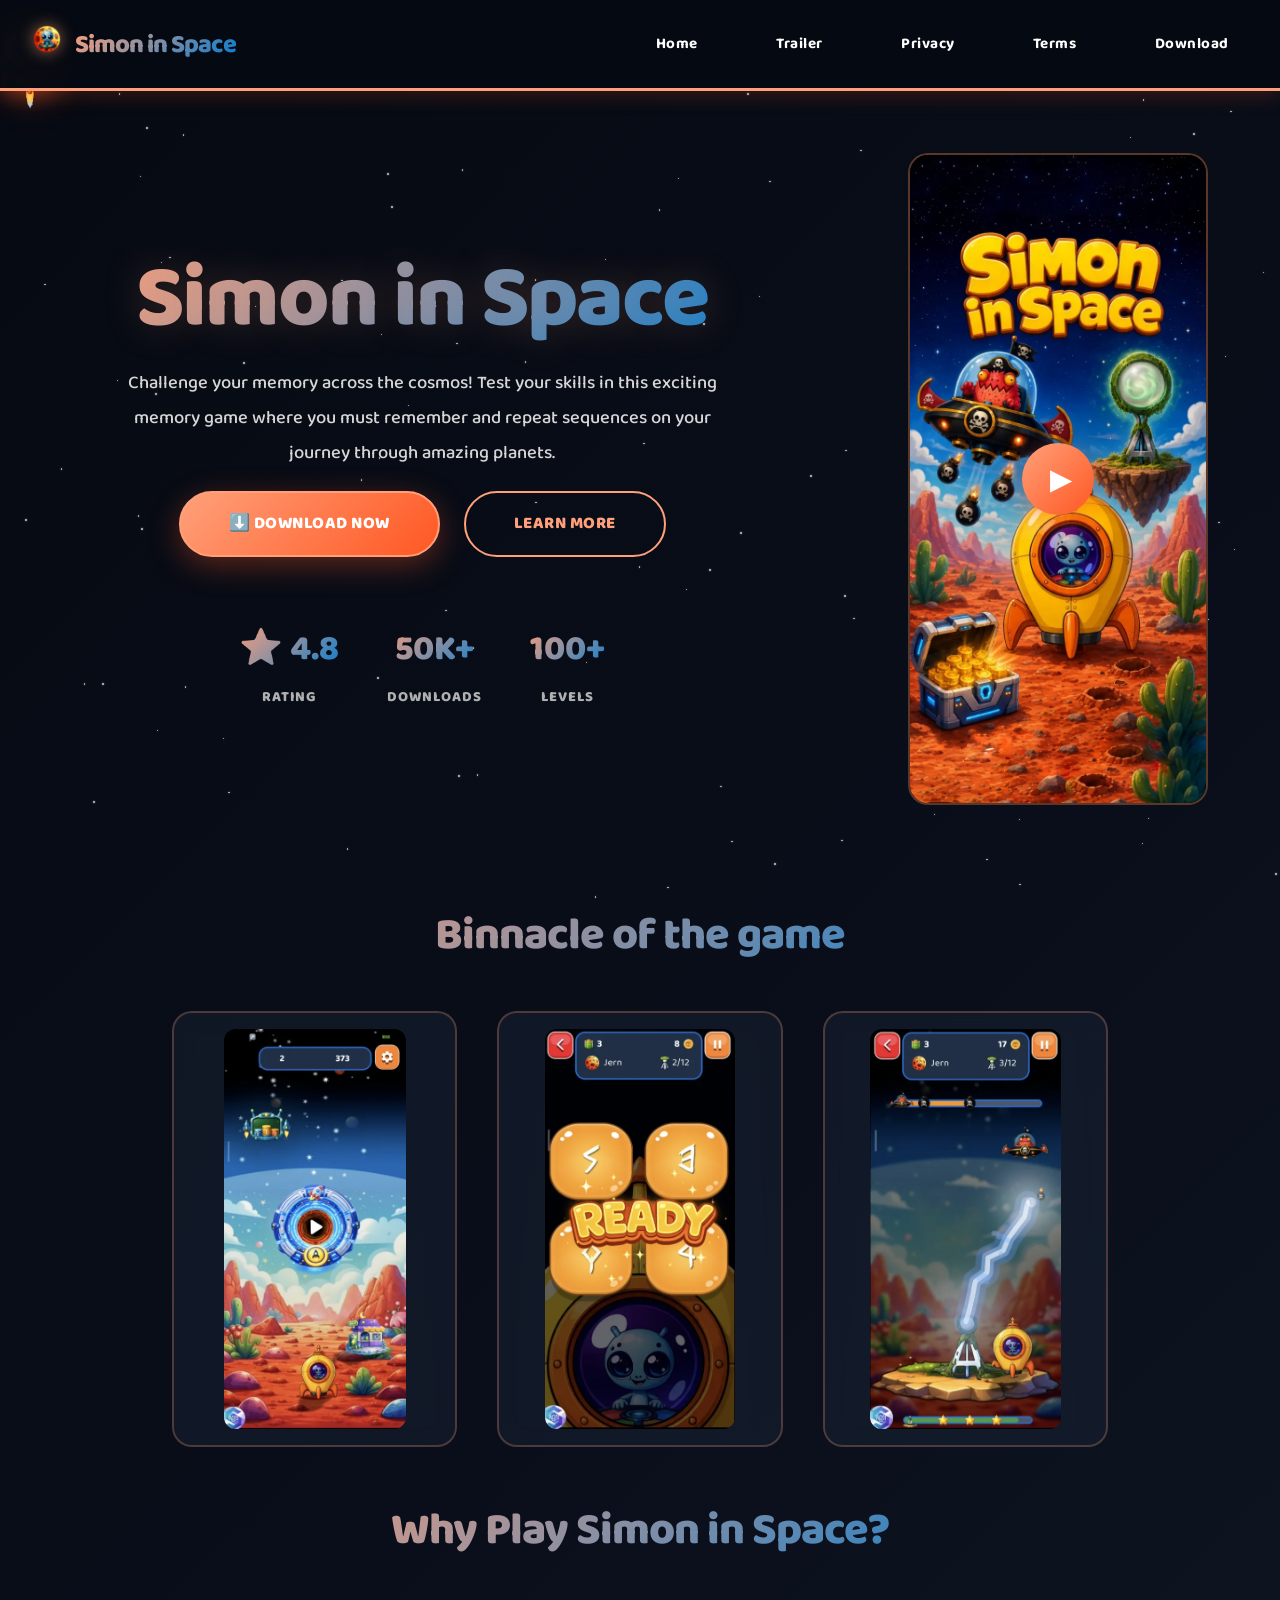
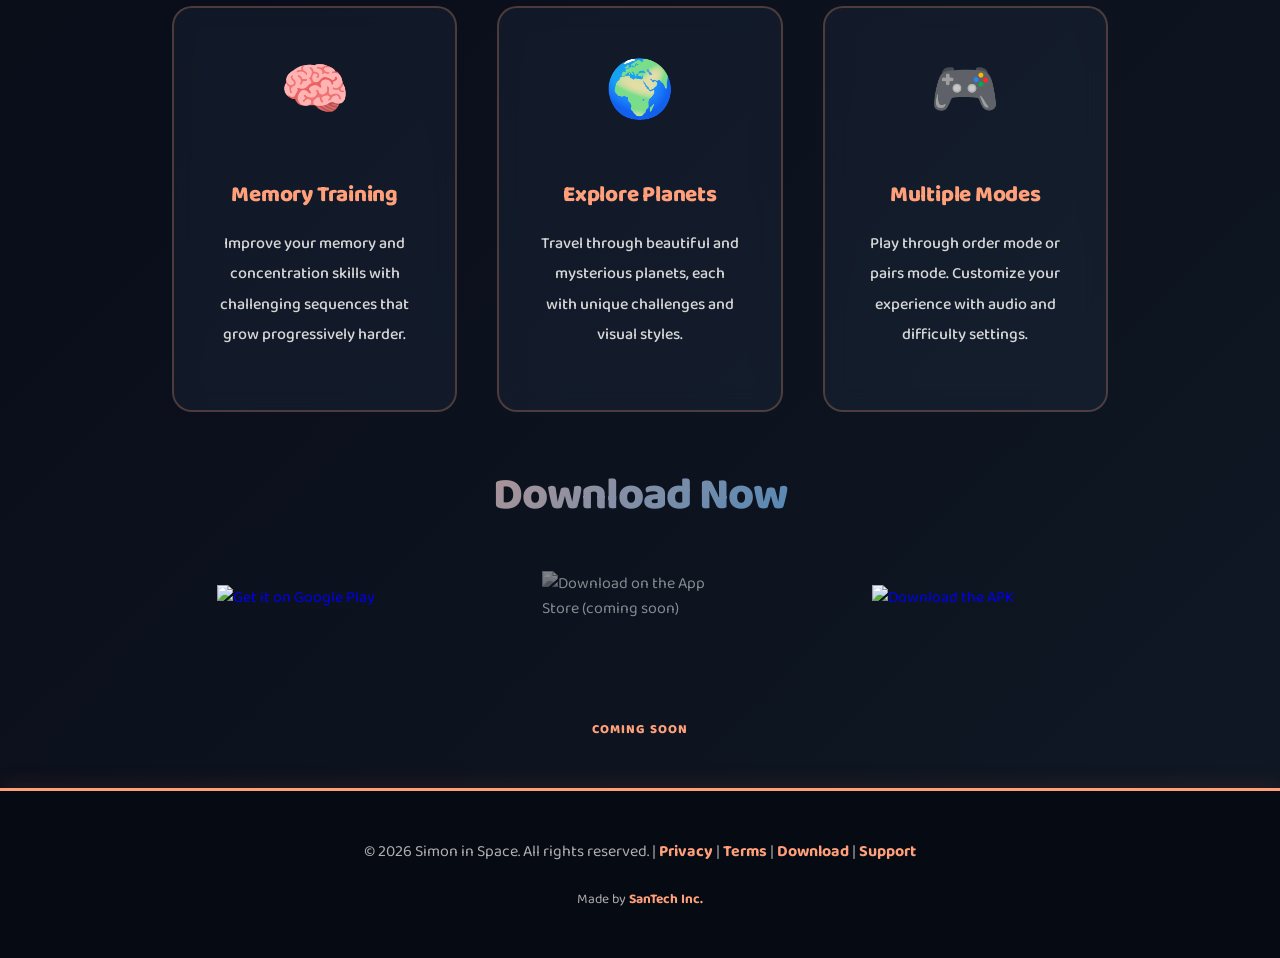
==== index.html @ 74992d28 "Enable direct APK download badge Points to the current F-Droid release build. A GitHub Action in the" ====
<!DOCTYPE html>
<html lang="en">

<head>
    <meta charset="UTF-8">
    <meta name="viewport" content="width=device-width, initial-scale=1.0">

    <title>Simon in Space — Space Memory Game for Android</title>
    <meta name="description"
        content="Simon in Space is a free space-themed memory game. Repeat growing light-and-sound sequences across colorful planets, with order and pairs modes. Play now on Android.">

    <!-- TODO: replace with the final production domain when it is decided -->
    <link rel="canonical" href="https://simon-in-space-game.github.io/">
    <meta name="theme-color" content="#060A12">

    <!-- Icons -->
    <link rel="icon" type="image/png" sizes="32x32" href="images/favicon-32.png">
    <link rel="apple-touch-icon" href="images/apple-touch-icon.png">
    <link rel="manifest" href="manifest.json">

    <!-- Open Graph / Twitter -->
    <meta property="og:type" content="website">
    <meta property="og:site_name" content="Simon in Space">
    <meta property="og:title" content="Simon in Space — Space Memory Game for Android">
    <meta property="og:description"
        content="Repeat growing light-and-sound sequences across colorful planets. Free memory game for Android, with order and pairs modes.">
    <meta property="og:url" content="https://simon-in-space-game.github.io/">
    <meta property="og:image" content="https://simon-in-space-game.github.io/images/og-image.jpg">
    <meta property="og:image:width" content="1200">
    <meta property="og:image:height" content="630">
    <meta name="twitter:card" content="summary_large_image">
    <meta name="twitter:title" content="Simon in Space — Space Memory Game for Android">
    <meta name="twitter:description"
        content="Repeat growing light-and-sound sequences across colorful planets. Free memory game for Android.">
    <meta name="twitter:image" content="https://simon-in-space-game.github.io/images/og-image.jpg">

    <!-- Fonts -->
    <link rel="preconnect" href="https://fonts.googleapis.com">
    <link rel="preconnect" href="https://fonts.gstatic.com" crossorigin>
    <link rel="stylesheet"
        href="https://fonts.googleapis.com/css2?family=Baloo+2:wght@400;600;700;800;900&amp;display=swap">

    <link rel="stylesheet" href="style.css">

    <script type="application/ld+json">
    {
      "@context": "https://schema.org",
      "@type": "SoftwareApplication",
      "name": "Simon in Space",
      "operatingSystem": "Android",
      "applicationCategory": "GameApplication",
      "description": "A space-themed Simon memory game. Repeat growing light-and-sound sequences across colorful planets, with order and pairs modes.",
      "url": "https://simon-in-space-game.github.io/",
      "image": "https://simon-in-space-game.github.io/images/og-image.jpg",
      "installUrl": "https://play.google.com/store/apps/details?id=com.santech.simon_in_space",
      "offers": {
        "@type": "Offer",
        "price": "0",
        "priceCurrency": "USD"
      },
      "author": {
        "@type": "Organization",
        "name": "SanTech Inc.",
        "url": "https://santech-inc.github.io/"
      }
    }
    </script>
</head>

<body>
    <!-- Stars Background -->
    <div class="stars" id="stars"></div>

    <!-- Flying Rocket -->
    <div class="rocket">
        <img src="images/landing.webp" alt="" width="159" height="260" onerror="this.style.display='none'">
    </div>

    <!-- Flying Plate -->
    <div class="plate">
        <img src="images/pirate.webp" alt="" width="250" height="211" onerror="this.style.display='none'">
    </div>

    <!-- Orbiting Planets Container -->
    <div class="planets-container" aria-hidden="true">
        <div class="planet-orbit orbit-1">
            <div class="planet-item item-1">
                <img src="images/item1.svg" alt="" onerror="this.style.display='none'">
            </div>
        </div>
        <div class="planet-orbit orbit-2">
            <div class="planet-item item-2">
                <img src="images/item2.svg" alt="" onerror="this.style.display='none'">
            </div>
        </div>
        <div class="planet-orbit orbit-3">
            <div class="planet-item item-3">
                <img src="images/item3.svg" alt="" onerror="this.style.display='none'">
            </div>
        </div>
    </div>

    <!-- Navigation -->
    <nav>
        <div class="logo">
            <span class="logo-icon"><img src="images/favicon-32.png" alt="" width="30" height="30"></span>
            <span class="logo-text">Simon in Space</span>
        </div>
        <button class="menu-toggle" id="menuToggle" aria-label="Open menu" aria-expanded="false"
            aria-controls="navLinks" onclick="toggleMenu()">☰</button>
        <ul class="nav-links" id="navLinks">
            <li><a href="#home" onclick="showSection('home')">Home</a></li>
            <li><a href="#video" onclick="showSection('video')">Trailer</a></li>
            <li><a href="#privacy" onclick="showSection('privacy')">Privacy</a></li>
            <li><a href="#terms" onclick="showSection('terms')">Terms</a></li>
            <li><a href="#download" onclick="showSection('download')">Download</a></li>
        </ul>
    </nav>

    <!-- Hero + Trailer row (side by side on desktop, stacked on mobile) -->
    <div class="hero-row">

    <!-- Hero Section -->
    <section class="hero content-section active" id="home-section">
        <div class="hero-content">
            <h1>Simon in Space</h1>
            <p>Challenge your memory across the cosmos! Test your skills in this exciting memory game where you must
                remember and repeat sequences on your journey through amazing planets.</p>

            <div class="cta-buttons">
                <button class="btn btn-primary" onclick="downloadApp()">⬇️ Download Now</button>
                <button class="btn btn-secondary" onclick="learnMore()">Learn More</button>
            </div>

            <div class="stats-container">
                <div class="stat">
                    <div class="stat-number">⭐ 4.8</div>
                    <div class="stat-label">RATING</div>
                </div>
                <div class="stat">
                    <div class="stat-number">50K+</div>
                    <div class="stat-label">DOWNLOADS</div>
                </div>
                <div class="stat">
                    <div class="stat-number">100+</div>
                    <div class="stat-label">LEVELS</div>
                </div>
            </div>
        </div>
    </section>

    <!-- Trailer Section -->
    <section class="features content-section" id="video-section">
        <h2>Watch the Trailer</h2>
        <div class="video-wrap">
            <button type="button" class="video-facade" id="videoFacade"
                data-video="-rY9uKEhSjA" aria-label="Play the Simon in Space trailer">
                <img src="images/video-thumb.webp" alt="Simon in Space trailer" width="640" height="1392"
                    loading="lazy">
                <span class="video-play" aria-hidden="true">▶</span>
            </button>
        </div>
    </section>

    </div><!-- /.hero-row -->

    <!-- Screenshots Section -->
    <section class="features content-section" id="binnacle-section">
        <h2>Binnacle of the game</h2>
        <div class="features-grid">
            <div class="cap-card">
                <img src="images/cap1.webp" alt="Simon in Space gameplay: repeating a light sequence on a planet"
                    width="410" height="900" loading="lazy">
            </div>
            <div class="cap-card">
                <img src="images/cap2.webp" alt="Simon in Space level select screen with planets to explore"
                    width="427" height="900" loading="lazy">
            </div>
            <div class="cap-card">
                <img src="images/cap3.webp" alt="Simon in Space pairs mode with matching symbols"
                    width="429" height="900" loading="lazy">
            </div>
        </div>
    </section>

    <!-- Features Section -->
    <section class="features content-section" id="features-section">
        <h2>Why Play Simon in Space?</h2>
        <div class="features-grid">
            <div class="feature-card">
                <div class="feature-icon" aria-hidden="true">🧠</div>
                <h3>Memory Training</h3>
                <p>Improve your memory and concentration skills with challenging sequences that grow progressively
                    harder.</p>
            </div>
            <div class="feature-card">
                <div class="feature-icon" aria-hidden="true">🌍</div>
                <h3>Explore Planets</h3>
                <p>Travel through beautiful and mysterious planets, each with unique challenges and visual styles.</p>
            </div>
            <div class="feature-card">
                <div class="feature-icon" aria-hidden="true">🎮</div>
                <h3>Multiple Modes</h3>
                <p>Play through order mode or pairs mode. Customize your experience with audio and difficulty settings.
                </p>
            </div>
        </div>
    </section>

    <!-- Download Section -->
    <section class="features content-section" id="download-section">
        <h2>Download Now</h2>
        <div class="features-grid store-badges">
            <a href="https://play.google.com/store/apps/details?id=com.santech.simon_in_space" target="_blank"
                rel="noopener" class="store-badge">
                <img src="images/google.svg" alt="Get it on Google Play" width="196" height="140" loading="lazy">
            </a>
            <span class="store-badge is-disabled" role="link" aria-disabled="true" title="Coming soon to the App Store">
                <img src="images/apple.svg" alt="Download on the App Store (coming soon)" width="196" height="140"
                    loading="lazy">
                <span class="badge-note">Coming soon</span>
            </span>
            <!-- apk-download-badge:start -->
            <a href="https://github.com/santech-inc/repo/releases/download/fdroid-repo/com.santech.simon_in_space_51.apk"
                class="store-badge" title="Download the APK directly">
                <img src="images/apk.svg" alt="Download the APK" width="187" height="140" loading="lazy">
            </a>
            <!-- apk-download-badge:end -->
        </div>
    </section>

    <!-- Privacy Policy -->
    <section class="content-section" id="privacy-section">
        <h2>Privacy Policy</h2>

        <h3>1. Introduction</h3>
        <p>Simon in Space ("we," "us," "our," or "Company") respects the privacy of our users ("User" or "you"). This
            Privacy Policy explains how we collect, use, disclose, and otherwise process personal information in
            connection with our mobile applications and online services.</p>

        <h3>2. Information We Collect</h3>
        <p>We collect the following types of information:</p>
        <ul>
            <li><strong>Account Information:</strong> Username, nickname, and optional profile information</li>
            <li><strong>Game Data:</strong> Game progress, scores, achievements, and level completion status</li>
            <li><strong>Device Information:</strong> Device type, operating system, unique device identifiers, and
                mobile network information</li>
            <li><strong>Usage Data:</strong> How you interact with the app, features used, and duration of play</li>
            <li><strong>Location Data:</strong> General location information (country/region) for analytics purposes
                only</li>
            <li><strong>Crash Data:</strong> Information about app crashes and technical errors</li>
        </ul>

        <h3>3. How We Use Your Information</h3>
        <p>We use collected information for the following purposes:</p>
        <ul>
            <li>Providing and maintaining our services</li>
            <li>Creating and managing user accounts</li>
            <li>Improving and personalizing your experience</li>
            <li>Analyzing usage patterns and app performance</li>
            <li>Sending important updates and notifications about the game</li>
            <li>Detecting and preventing fraud or technical issues</li>
            <li>Complying with legal obligations</li>
        </ul>

        <h3>4. Data Security</h3>
        <p>We implement appropriate technical and organizational measures to protect your personal information against
            unauthorized access, alteration, disclosure, or destruction. However, no method of transmission over the
            Internet or electronic storage is 100% secure.</p>

        <h3>5. Third-Party Services</h3>
        <p>We may use third-party services for analytics, crash reporting, and advertising. These services may collect
            information in accordance with their own privacy policies.</p>

        <h3>6. Contact Us</h3>
        <!-- TODO: confirm the final contact address before publishing -->
        <p>If you have questions about this Privacy Policy, please contact us at:
            <strong>privacy@simioninspace.com</strong></p>

        <p class="last-updated"><em>Last Updated: September 2026</em></p>
    </section>

    <!-- Terms of Use -->
    <section class="content-section" id="terms-section">
        <h2>Terms of Use</h2>

        <h3>1. Acceptance of Terms</h3>
        <p>By downloading, installing, or using Simon in Space, you agree to be bound by these Terms of Use. If you do
            not agree with any part of these terms, you may not use our services.</p>

        <h3>2. License Grant</h3>
        <p>We grant you a limited, non-exclusive, non-transferable, revocable license to use Simon in Space for your
            personal, non-commercial purposes. You may not copy, modify, or distribute the app or its content.</p>

        <h3>3. User Conduct</h3>
        <p>You agree not to engage in any illegal or harmful activities, harass other users, or attempt to gain
            unauthorized access to the app or its systems.</p>

        <h3>4. In-App Purchases</h3>
        <p>Simon in Space may offer optional in-app purchases. All purchases are non-refundable unless otherwise
            required by law. By making a purchase, you authorize us to charge your payment method.</p>

        <h3>5. Intellectual Property Rights</h3>
        <p>All content in Simon in Space, including graphics, sounds, music, text, and code, is protected by copyright
            and other intellectual property laws. All rights are reserved.</p>

        <h3>6. Limitation of Liability</h3>
        <p>TO THE MAXIMUM EXTENT PERMITTED BY LAW, SIMON IN SPACE AND ITS DEVELOPERS SHALL NOT BE LIABLE FOR ANY
            INDIRECT, INCIDENTAL, SPECIAL, CONSEQUENTIAL, OR PUNITIVE DAMAGES.</p>

        <h3>7. Disclaimer of Warranties</h3>
        <p>SIMON IN SPACE IS PROVIDED "AS IS" WITHOUT WARRANTY OF ANY KIND, EXPRESS OR IMPLIED.</p>

        <h3>8. Contact Information</h3>
        <!-- TODO: confirm the final contact address before publishing -->
        <p>If you have questions about these Terms of Use, please contact us at:
            <strong>support@simioninspace.com</strong></p>

        <p class="last-updated"><em>Last Updated: September 2026</em></p>
    </section>

    <!-- Footer -->
    <footer>
        <p>&copy; <span id="year">2026</span> Simon in Space. All rights reserved. |
            <a href="#privacy" onclick="showSection('privacy')">Privacy</a> |
            <a href="#terms" onclick="showSection('terms')">Terms</a> |
            <a href="#download" onclick="showSection('download')">Download</a> |
            <!-- TODO: confirm the final contact address before publishing -->
            <a href="mailto:support@simioninspace.com">Support</a>
        </p>
        <p class="footer-credit">Made by
            <a href="https://santech-inc.github.io/" target="_blank" rel="noopener">SanTech Inc.</a>
        </p>
    </footer>

    <script src="scripts.js"></script>
</body>

</html>
---- style.css ----
/* Baloo 2 is loaded via <link> in index.html <head> for non-blocking delivery. */

* {
    margin: 0;
    padding: 0;
    box-sizing: border-box;
}

:root {
    --primary: #FFA07A;
    --primary-dark: #FF5722;
    --secondary: #293B50;
    --accent-blue: #027CD2;
    --dark-bg: #060A12;
    --brown: #85540E;
    --brownDark: #503108;
    --font: 'Baloo 2', 'BalooBhai', 'Segoe UI', -apple-system, BlinkMacSystemFont, sans-serif;
}

h1,
h2,
h3 {
    font-family: var(--font);
    letter-spacing: -0.02em;
}

body {
    font-family: var(--font);
    background: linear-gradient(135deg, var(--dark-bg) 0%, #0a0e1a 50%, #0f1925 100%);
    color: white;
    overflow-x: hidden;
    min-height: 100vh;
    position: relative;
}

/* Navigation */
nav {
    position: fixed;
    top: 0;
    width: 100%;
    background: rgba(6, 10, 18, 0.97);
    backdrop-filter: blur(15px);
    padding: 1rem 2rem;
    display: flex;
    justify-content: space-between;
    align-items: center;
    z-index: 1000;
    border-bottom: 3px solid var(--primary);
    box-shadow: 0 4px 20px rgba(255, 87, 34, 0.2);
}

.logo {
    font-size: 1.6rem;
    font-weight: 900;
    color: var(--primary);
    display: flex;
    align-items: center;
    gap: 0.8rem;
    letter-spacing: -1px;
}

.logo-text {
    background: linear-gradient(135deg, var(--primary), var(--accent-blue));
    -webkit-background-clip: text;
    -webkit-text-fill-color: transparent;
    background-clip: text;
}

.logo-icon {
    font-size: 2.2rem;
    animation: float 3s ease-in-out infinite;
    filter: drop-shadow(0 0 8px rgba(255, 160, 122, 0.6));
}

@keyframes float {

    0%,
    100% {
        transform: translateY(0px) rotate(0deg);
    }

    50% {
        transform: translateY(-8px) rotate(5deg);
    }
}

.nav-links {
    display: flex;
    gap: 2.5rem;
    list-style: none;
    align-items: center;
}

.nav-links li {
    display: flex;
}

.nav-links a {
    display: block;
    color: white;
    text-decoration: none;
    font-weight: 700;
    transition: all 0.3s cubic-bezier(0.4, 0, 0.2, 1);
    cursor: pointer;
    padding: 0.6rem 1.2rem;
    border-radius: 8px;
    font-size: 0.95rem;
    letter-spacing: 0.5px;
}

.nav-links a:hover {
    color: var(--primary);
    background: rgba(255, 160, 122, 0.15);
    transform: translateY(-2px);
}

/* Stars Background */
.stars {
    position: fixed;
    width: 100%;
    height: 100%;
    top: 0;
    left: 0;
    pointer-events: none;
}

.star {
    position: absolute;
    width: 1.5px;
    height: 1.5px;
    background: white;
    border-radius: 50%;
    opacity: 0.7;
    box-shadow: 0 0 2px rgba(255, 255, 255, 0.8);
}

.star.twinkle {
    animation: twinkle 3s infinite;
}

@keyframes twinkle {

    0%,
    100% {
        opacity: 0.7;
    }

    50% {
        opacity: 0.2;
    }
}

/* Flying Rocket */
.rocket {
    position: fixed;
    width: 60px;
    height: 120px;
    pointer-events: none;
    z-index: 15;
    animation: fly-rocket 8s linear infinite;
}

/* Flying Plate */
.plate {
    position: fixed;
    width: 60px;
    height: 120px;
    pointer-events: none;
    z-index: 15;
    animation: fly-plate 8s linear infinite;
}

@keyframes fly-rocket {
    0% {
        left: -80px;
        top: 15%;
        transform: rotateZ(45deg);
    }

    15% {
        left: 30%;
        top: 20%;
    }

    35% {
        left: 50%;
        top: 55%;
        transform: rotateZ(0deg);
    }

    45% {
        left: 50%;
        top: 75%;
        transform: rotateZ(0deg);
    }

    55% {
        left: 50%;
        top: 70%;
        transform: rotateZ(0deg);
    }

    65% {
        left: 50%;
        top: 25%;
        transform: rotateZ(35deg);
    }

    75% {
        top: 20%;
        transform: rotateZ(45deg);
    }

    100% {
        left: 110%;
        top: 15%;
        transform: rotateZ(90deg);
    }
}



@keyframes fly-plate {
    20% {
        left: 110%;
        top: 45%;
        transform: rotateZ(20deg);
    }

    40% {
        left: 70%;
        top: 45%;
        transform: rotateZ(20deg);
    }

    60% {
        left: -80%;
        top: 85%;
    }
}

.rocket img,
.plate img {
    width: 100%;
    height: 100%;
    object-fit: contain;
    filter: drop-shadow(0 0 15px rgba(255, 87, 34, 0.6));
}

/* Orbiting Planets Container */
.planets-container {
    position: fixed;
    width: 100%;
    height: 100%;
    top: 0;
    left: 0;
    pointer-events: none;
}

.planet-orbit {
    position: absolute;
    border-radius: 50%;
}

.planet-item {
    position: absolute;
    width: 100%;
    height: 100%;
    border-radius: 50%;
    display: flex;
    align-items: center;
    justify-content: center;
    animation: rotate-item linear infinite;
    filter: drop-shadow(0 0 12px rgba(255, 87, 34, 0.5));
}

.planet-item img {
    width: 85%;
    height: 85%;
    object-fit: contain;
    filter: drop-shadow(0 0 8px rgba(0, 0, 0, 0.6));
}

/* Planeta 1 - Órbita superior izquierda */
.orbit-1 {
    width: 300px;
    height: 300px;
    top: 10%;
    left: 5%;
}

.planet-item.item-1 {
    animation-duration: 20s;
}

/* Planeta 2 - Órbita inferior derecha */
.orbit-2 {
    width: 350px;
    height: 350px;
    bottom: 10%;
    right: 8%;
}

.planet-item.item-2 {
    animation-duration: 28s;
    animation-direction: reverse;
}

/* Planeta 3 - Órbita central */
.orbit-3 {
    width: 250px;
    height: 250px;
    top: 45%;
    right: 10%;
}

.planet-item.item-3 {
    animation-duration: 25s;
}

@keyframes rotate-item {
    0% {
        transform: rotate(0deg) translateX(var(--radius)) rotate(0deg);
    }

    100% {
        transform: rotate(360deg) translateX(var(--radius)) rotate(-360deg);
    }
}

.orbit-1 .planet-item {
    --radius: 150px;
}

.orbit-2 .planet-item {
    --radius: 175px;
}

.orbit-3 .planet-item {
    --radius: 125px;
}

/* Hero Section */
.hero {
    min-height: 100vh;
    display: flex;
    align-items: center;
    justify-content: center;
    position: relative;
    padding-top: 80px;
    overflow: hidden;
    z-index: 20;
}

.hero-content {
    text-align: center;
    animation: slideInDown 0.8s cubic-bezier(0.34, 1.56, 0.64, 1);
    max-width: 700px;
    padding: 100px 2rem 2rem 2rem;
}

@keyframes slideInDown {
    from {
        opacity: 0;
        transform: translateY(-40px);
    }

    to {
        opacity: 1;
        transform: translateY(0);
    }
}

.hero h1 {
    font-size: clamp(2.5rem, 8vw, 5.5rem);
    font-weight: 900;
    margin-bottom: 1rem;
    line-height: 1.15;
    color: var(--primary);
    background: linear-gradient(135deg, var(--primary) 0%, var(--accent-blue) 100%);
    -webkit-background-clip: text;
    -webkit-text-fill-color: transparent;
    background-clip: text;
    text-shadow: 0 0 40px rgba(255, 160, 122, 0.2);
    letter-spacing: -2px;
}

.hero p {
    font-size: 1.15rem;
    margin-bottom: 2.5rem;
    color: #d0d0d0;
    max-width: 600px;
    margin-left: auto;
    margin-right: auto;
    line-height: 1.7;
    font-weight: 500;
}

.cta-buttons {
    display: flex;
    gap: 1.5rem;
    justify-content: center;
    flex-wrap: wrap;
    margin-bottom: 4rem;
}

.btn {
    padding: 1.1rem 3rem;
    font-size: 1.05rem;
    font-weight: 800;
    border: none;
    border-radius: 60px;
    cursor: pointer;
    transition: all 0.35s cubic-bezier(0.4, 0, 0.2, 1);
    font-family: var(--font);
    position: relative;
    overflow: hidden;
    letter-spacing: 0.5px;
    text-transform: uppercase;
}

.btn::before {
    content: '';
    position: absolute;
    top: 0;
    left: -100%;
    width: 100%;
    height: 100%;
    background: rgba(255, 255, 255, 0.1);
    transition: left 0.35s ease;
    z-index: -1;
}

.btn:hover::before {
    left: 100%;
}

.btn-primary {
    background: linear-gradient(135deg, var(--primary), var(--primary-dark));
    color: white;
    box-shadow: 0 8px 30px rgba(255, 87, 34, 0.35);
    border: 2px solid var(--primary);
}

.btn-primary:hover {
    transform: translateY(-4px);
    box-shadow: 0 12px 45px rgba(255, 87, 34, 0.5);
}

.btn-primary:active {
    transform: translateY(-2px);
}

.btn-secondary {
    background: transparent;
    color: var(--primary);
    border: 2.5px solid var(--primary);
}

.btn-secondary:hover {
    background: rgba(255, 160, 122, 0.1);
    transform: translateY(-4px);
    box-shadow: 0 8px 20px rgba(255, 87, 34, 0.25);
}

/* Stats Section */
.stats-container {
    display: flex;
    gap: 3rem;
    justify-content: center;
    flex-wrap: wrap;
    margin-top: 3rem;
}

.stat {
    text-align: center;
}

.stat-number {
    font-size: 2.2rem;
    font-weight: 900;
    color: var(--primary);
    background: linear-gradient(135deg, var(--primary), var(--accent-blue));
    -webkit-background-clip: text;
    -webkit-text-fill-color: transparent;
    background-clip: text;
}

.stat-label {
    font-size: 0.9rem;
    color: #a0a0a0;
    margin-top: 0.5rem;
    letter-spacing: 1px;
    font-weight: 800;
    text-transform: uppercase;
}

/* Features Section */
.features {
    position: relative;
    z-index: 20;
    padding: 6rem 2rem;
    max-width: 1200px;
    margin: 0 auto;
}

.features h2 {
    text-align: center;
    font-size: 3.2rem;
    margin-bottom: 4rem;
    color: var(--primary);
    background: linear-gradient(135deg, var(--primary), var(--accent-blue));
    -webkit-background-clip: text;
    -webkit-text-fill-color: transparent;
    background-clip: text;
    font-weight: 900;
    letter-spacing: -1px;
}

.features-grid {
    display: grid;
    grid-template-columns: repeat(auto-fit, minmax(280px, 1fr));
    gap: 2.5rem;
}

.feature-card {
    background: rgba(41, 59, 80, 0.25);
    border: 2.5px solid rgba(255, 160, 122, 0.25);
    border-radius: 20px;
    padding: 2.5rem;
    text-align: center;
    transition: all 0.4s cubic-bezier(0.4, 0, 0.2, 1);
    backdrop-filter: blur(12px);
    animation: fadeInUp 0.7s ease forwards;
    opacity: 0;
}


.cap-card {
    background: rgba(41, 59, 80, 0.25);
    border: 2.5px solid rgba(255, 160, 122, 0.25);
    border-radius: 20px;
    padding: 1rem;
    text-align: center;
    transition: all 0.4s cubic-bezier(0.4, 0, 0.2, 1);
    backdrop-filter: blur(12px);
    animation: fadeInUp 0.7s ease forwards;
    opacity: 0;
}

@keyframes fadeInUp {
    from {
        opacity: 0;
        transform: translateY(40px);
    }

    to {
        opacity: 1;
        transform: translateY(0);
    }
}

.feature-card:nth-child(1) {
    animation-delay: 0.15s;
}

.feature-card:nth-child(2) {
    animation-delay: 0.3s;
}

.feature-card:nth-child(3) {
    animation-delay: 0.45s;
}

.cap-card:nth-child(1) {
    animation-delay: 0.15s;
}

.cap-card:nth-child(2) {
    animation-delay: 0.3s;
}

.cap-card:nth-child(3) {
    animation-delay: 0.45s;
}

.feature-card:hover {
    border-color: var(--primary);
    background: rgba(41, 59, 80, 0.4);
    transform: translateY(-12px);
    box-shadow: 0 20px 50px rgba(255, 87, 34, 0.25);
}

.cap-card:hover {
    border-color: var(--primary);
    background: rgba(41, 59, 80, 0.4);
    transform: translateY(-12px);
    box-shadow: 0 20px 50px rgba(255, 87, 34, 0.25);
}

.feature-icon {
    font-size: 3.5rem;
    margin-bottom: 1.5rem;
    animation: bounce 2.5s cubic-bezier(0.36, 0, 0.66, -0.56) infinite;
    display: block;
}

.feature-card:nth-child(2) .feature-icon {
    animation-delay: 0.3s;
}

.feature-card:nth-child(3) .feature-icon {
    animation-delay: 0.6s;
}

@keyframes bounce {

    0%,
    100% {
        transform: translateY(0);
    }

    50% {
        transform: translateY(-20px);
    }
}

.feature-card h3 {
    font-size: 1.45rem;
    margin-bottom: 1rem;
    color: var(--primary);
    font-weight: 800;
    letter-spacing: -0.5px;
}

.feature-card p {
    color: #b0b0b0;
    line-height: 1.7;
    font-weight: 500;
}

.cap-card p {
    color: #b0b0b0;
    line-height: 1.7;
    font-weight: 500;
}

/* Content Sections */
.content-section {
    display: none;
    position: relative;
    z-index: 20;
    min-height: 10vh;
    padding: 0px 2rem 3rem;
    max-width: 1000px;
    margin: 0 auto;
    animation: fadeInUp 0.6s ease;
}

.content-section.active {
    display: block;
}

.content-section h2 {
    font-size: 2.8rem;
    margin-bottom: 2.5rem;
    color: var(--primary);
    background: linear-gradient(135deg, var(--primary), var(--accent-blue));
    -webkit-background-clip: text;
    -webkit-text-fill-color: transparent;
    background-clip: text;
    font-weight: 900;
}

.content-section h3 {
    font-size: 1.4rem;
    margin: 2.5rem 0 1rem;
    color: var(--primary);
    font-weight: 800;
    letter-spacing: -0.01em;
}

.content-section p {
    color: #c0c0c0;
    line-height: 1.9;
    margin-bottom: 1.2rem;
    font-weight: 500;
}

.content-section ul {
    list-style: none;
    padding-left: 0;
    color: #c0c0c0;
}

.content-section li {
    padding: 0.7rem 0;
    padding-left: 2.5rem;
    position: relative;
    line-height: 1.8;
}

.content-section li:before {
    content: "▸";
    position: absolute;
    left: 0;
    color: var(--primary);
    font-size: 1.8rem;
    font-weight: bold;
}

/* Footer */
footer {
    position: relative;
    z-index: 20;
    background: rgba(6, 10, 18, 0.9);
    border-top: 3px solid var(--primary);
    padding: 3rem 2rem;
    text-align: center;
    color: #909090;
    box-shadow: 0 -4px 20px rgba(255, 87, 34, 0.1);
}

footer a {
    color: var(--primary);
    text-decoration: none;
    transition: all 0.3s ease;
    font-weight: 700;
}

footer a:hover {
    text-decoration: underline;
    color: var(--accent-blue);
}

/* Mobile Menu */
.menu-toggle {
    display: none;
    background: none;
    border: none;
    color: white;
    font-size: 1.8rem;
    cursor: pointer;
    font-weight: bold;
}

@media (max-width: 768px) {
    nav {
        padding: 0.8rem 1rem;
    }

    .nav-links {
        position: absolute;
        top: 70px;
        left: 0;
        width: 100%;
        background: rgba(6, 10, 18, 0.98);
        flex-direction: column;
        gap: 0;
        display: none;
        padding: 1rem 0;
        border-bottom: 3px solid var(--primary);
    }

    .nav-links.active {
        display: flex;
    }

    .nav-links li {
        width: 100%;
    }

    .nav-links a {
        width: 100%;
        text-align: left;
        padding: 1.2rem 2rem;
        border-radius: 0;
        border-bottom: 1px solid rgba(255, 160, 122, 0.1);
    }

    .menu-toggle {
        display: block;
    }

    .hero h1 {
        font-size: 2.2rem;
    }

    .hero p {
        font-size: 1rem;
    }

    .features h2 {
        font-size: 2.2rem;
    }

    .features-grid {
        grid-template-columns: 1fr;
    }

    .cta-buttons {
        flex-direction: column;
    }

    .btn {
        width: 100%;
    }

    /* Hide orbits on mobile for performance */
    /*.planets-container {
        display: none;
    }

    .rocket {
        display: none;
    }*/
}

@media (max-width: 1024px) {
    .rocket {
        width: 50px;
        height: 100px;
    }

    .plate {
        width: 50px;
        height: 100px;
    }

    .orbit-1,
    .orbit-2,
    .orbit-3 {
        opacity: 0.5;
    }
}

/* Screenshots */
.cap-card img {
    display: block;
    height: 400px;
    width: auto;
    max-width: 100%;
    border-radius: 12px;
    margin: 0 auto;
}

/* Trailer / video */
.video-wrap {
    display: flex;
    justify-content: center;
}

.video-facade,
.video-frame {
    display: block;
    width: 100%;
    max-width: 320px;
    border: 2.5px solid rgba(255, 160, 122, 0.35);
    border-radius: 20px;
    overflow: hidden;
    background: #000;
}

/* Facade uses the poster's own ratio so it shows uncropped. */
.video-facade {
    aspect-ratio: 640 / 1392;
}

/* The YouTube Short player is 9:16. */
.video-frame {
    aspect-ratio: 9 / 16;
}

.video-facade {
    position: relative;
    padding: 0;
    cursor: pointer;
    transition: border-color 0.3s ease, transform 0.3s ease;
}

.video-facade:hover,
.video-facade:focus-visible {
    border-color: var(--primary);
    transform: translateY(-4px);
    outline: none;
}

.video-facade img {
    width: 100%;
    height: 100%;
    object-fit: cover;
    display: block;
}

.video-play {
    position: absolute;
    top: 50%;
    left: 50%;
    transform: translate(-50%, -50%);
    width: 72px;
    height: 72px;
    display: flex;
    align-items: center;
    justify-content: center;
    font-size: 1.8rem;
    color: white;
    padding-left: 6px;
    background: linear-gradient(135deg, var(--primary), var(--primary-dark));
    border-radius: 50%;
    box-shadow: 0 8px 30px rgba(255, 87, 34, 0.5);
}

.video-frame {
    border-color: var(--primary);
}

/*
 * Desktop: place the trailer to the right of the hero block, with no heading.
 * Below this width .hero-row is a plain block, so the sections just stack
 * (mobile layout stays exactly as it was).
 */
@media (min-width: 1000px) {
    /* Only take over the layout while one of the row's sections is visible;
       otherwise stay a plain (collapsing) block on Privacy/Terms/Download. */
    .hero-row:has(.content-section.active) {
        display: flex;
        align-items: center;
        justify-content: center;
        gap: 3.5rem;
        max-width: 1200px;
        margin: 0 auto;
        min-height: 100vh;
        padding: 90px 2rem 2rem;
    }

    .hero-row .hero {
        min-height: 0;
        padding: 0;
        flex: 1 1 auto;
    }

    .hero-row .hero-content {
        padding: 0;
        animation: none;
    }

    .hero-row #video-section {
        margin: 0;
        padding: 0;
        flex: 0 0 auto;
    }

    .hero-row #video-section h2 {
        display: none;
    }

    .hero-row .video-facade,
    .hero-row .video-frame {
        max-width: 300px;
    }
}

/* Store badges */
.store-badges {
    align-items: center;
    justify-items: center;
}

.store-badge {
    display: inline-flex;
    flex-direction: column;
    align-items: center;
    gap: 0.5rem;
    text-decoration: none;
    transition: transform 0.3s ease;
}

.store-badge img {
    height: 140px;
    width: auto;
    max-width: 100%;
}

a.store-badge:hover,
a.store-badge:focus-visible {
    transform: translateY(-4px);
    outline: none;
}

.store-badge.is-disabled {
    cursor: not-allowed;
}

.store-badge.is-disabled img {
    filter: grayscale(1);
    opacity: 0.5;
}

.badge-note {
    font-size: 0.8rem;
    font-weight: 800;
    letter-spacing: 1px;
    text-transform: uppercase;
    color: var(--primary);
}

/* Misc content */
.last-updated {
    margin-top: 3rem;
    color: #a8a8a8;
    font-size: 0.9rem;
}

.footer-credit {
    margin-top: 1.5rem;
    font-size: 0.85rem;
}

/* Raise low-contrast greys toward WCAG AA on the dark background */
.hero p,
.feature-card p,
.cap-card p,
.content-section p,
.content-section ul,
.content-section li {
    color: #d6d6d6;
}

.stat-label,
footer {
    color: #b0b0b0;
}

/* Respect reduced-motion preference */
@media (prefers-reduced-motion: reduce) {

    *,
    *::before,
    *::after {
        animation-duration: 0.001ms !important;
        animation-iteration-count: 1 !important;
        transition-duration: 0.001ms !important;
        scroll-behavior: auto !important;
    }

    .rocket,
    .plate {
        display: none;
    }

    .planet-item {
        animation: none;
    }
}
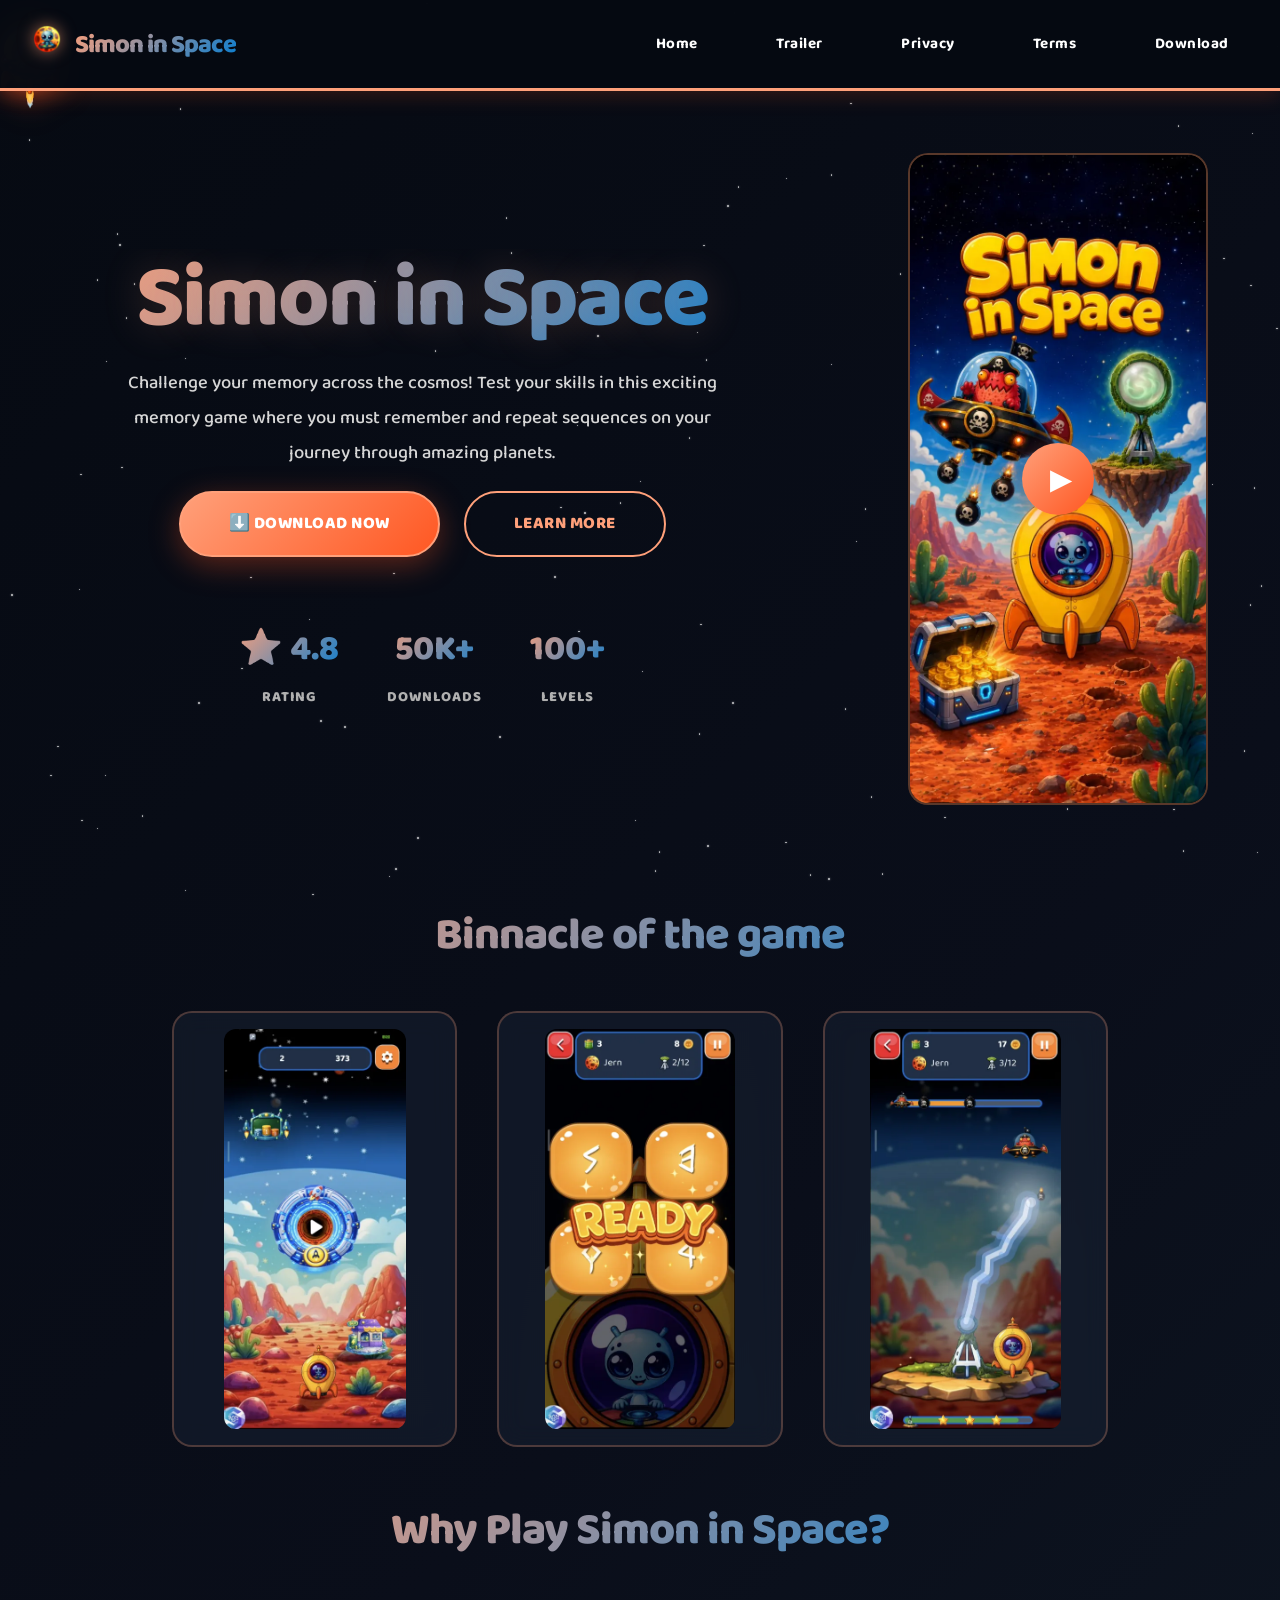
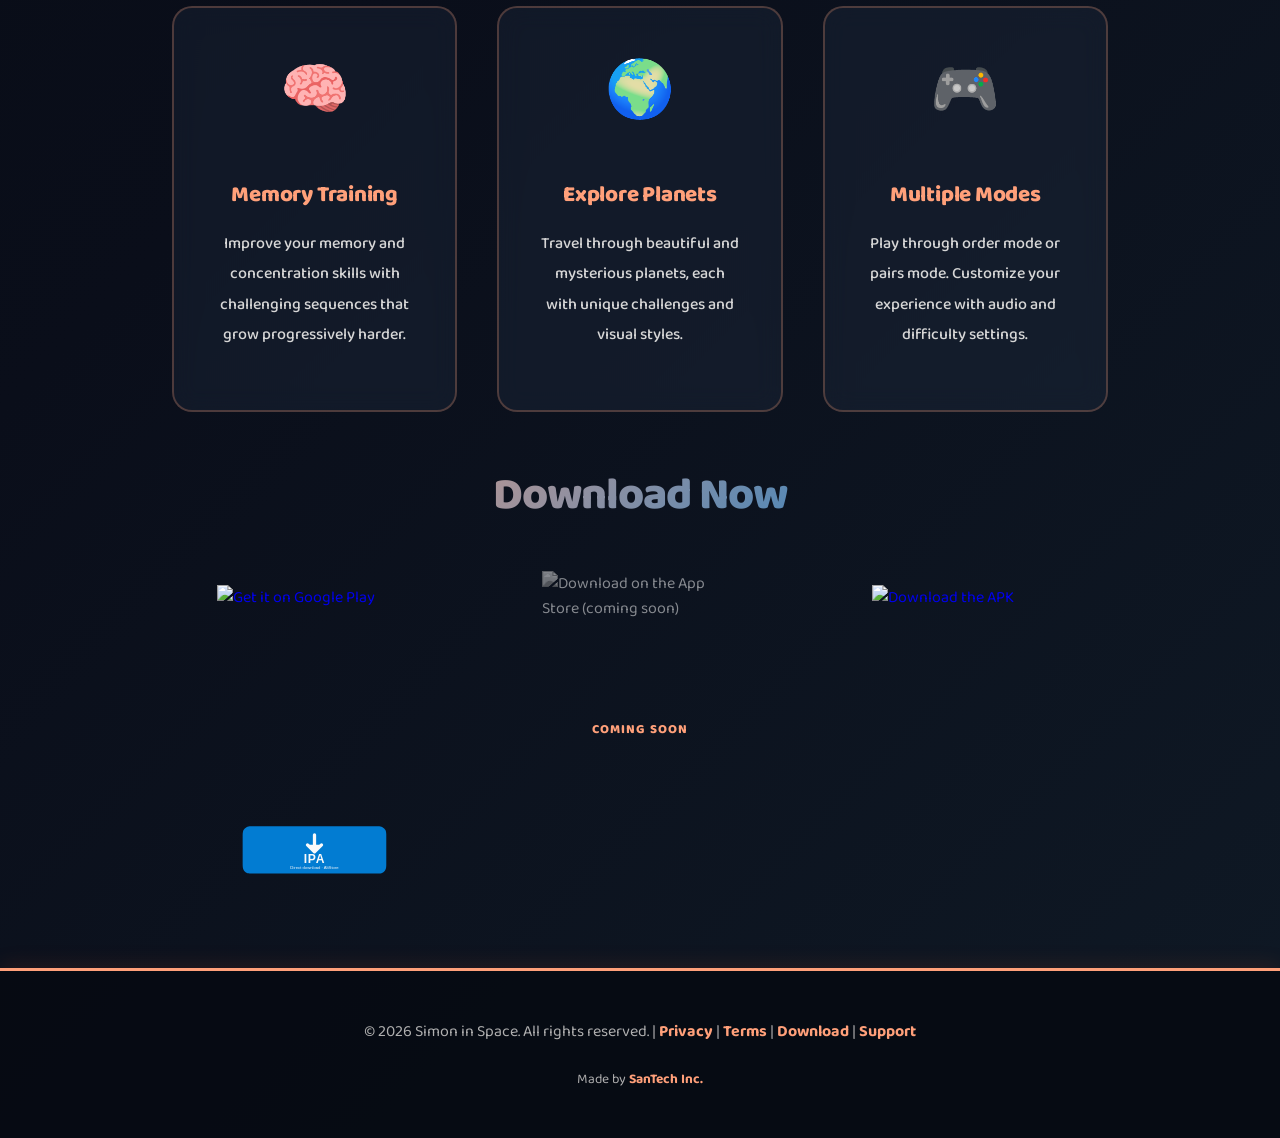
==== commit c427c932: "Enable direct IPA download badge Points to the current AltStore Classic release. A future GitHub Act" ====
--- a/index.html
+++ b/index.html
@@ -226,6 +226,12 @@
                 <img src="images/apk.svg" alt="Download the APK" width="187" height="140" loading="lazy">
             </a>
             <!-- apk-download-badge:end -->
+            <!-- ipa-download-badge:start -->
+            <a href="https://github.com/santech-inc/repo/releases/download/com-santech-simonOnMars-v1.0.1/SimonOnMars-v1.0.1.ipa"
+                class="store-badge" title="Download the IPA directly (AltStore)">
+                <img src="images/ipa.svg" alt="Download the IPA" width="187" height="140" loading="lazy">
+            </a>
+            <!-- ipa-download-badge:end -->
         </div>
     </section>
 
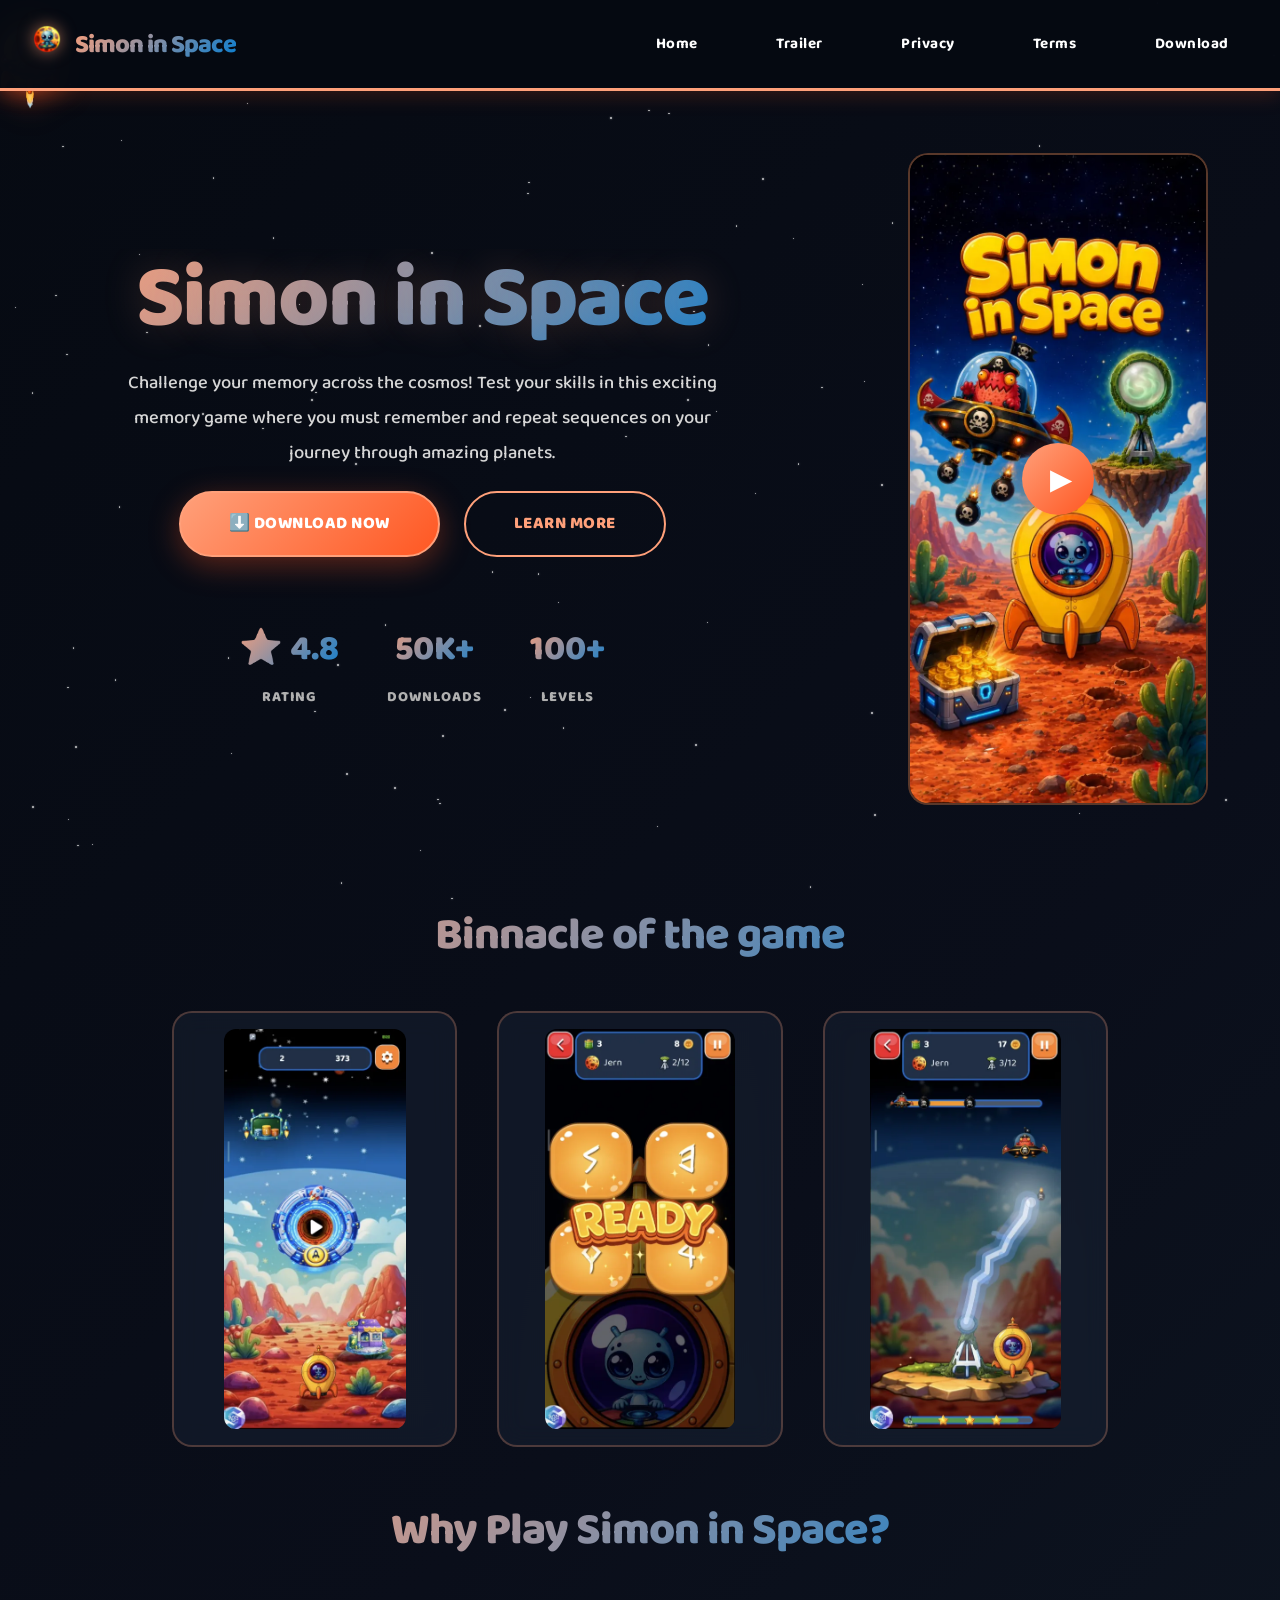
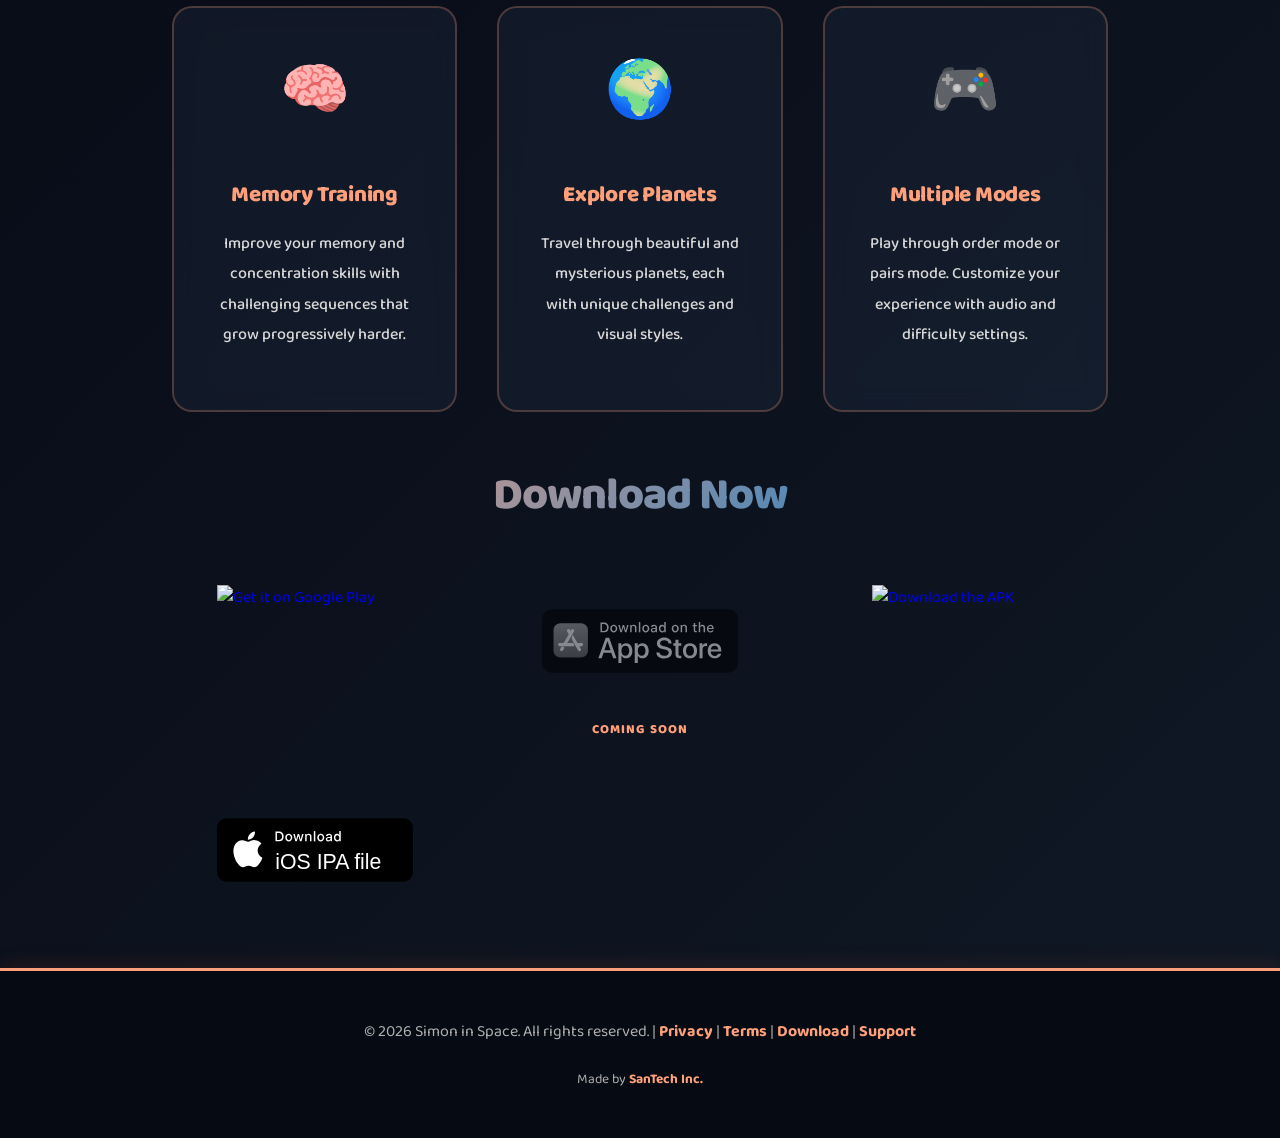
==== commit 2d3d7fd1: "Add Google site verification meta tag Added Google site verification meta tag for SEO." ====
--- a/index.html
+++ b/index.html
@@ -2,6 +2,7 @@
 <html lang="en">
 
 <head>
+    <meta name="google-site-verification" content="_xyznFxDsV0Qp_Re9IBVyhYpFNO1Kkbfj5QQVG6mKz8" />
     <meta charset="UTF-8">
     <meta name="viewport" content="width=device-width, initial-scale=1.0">
 
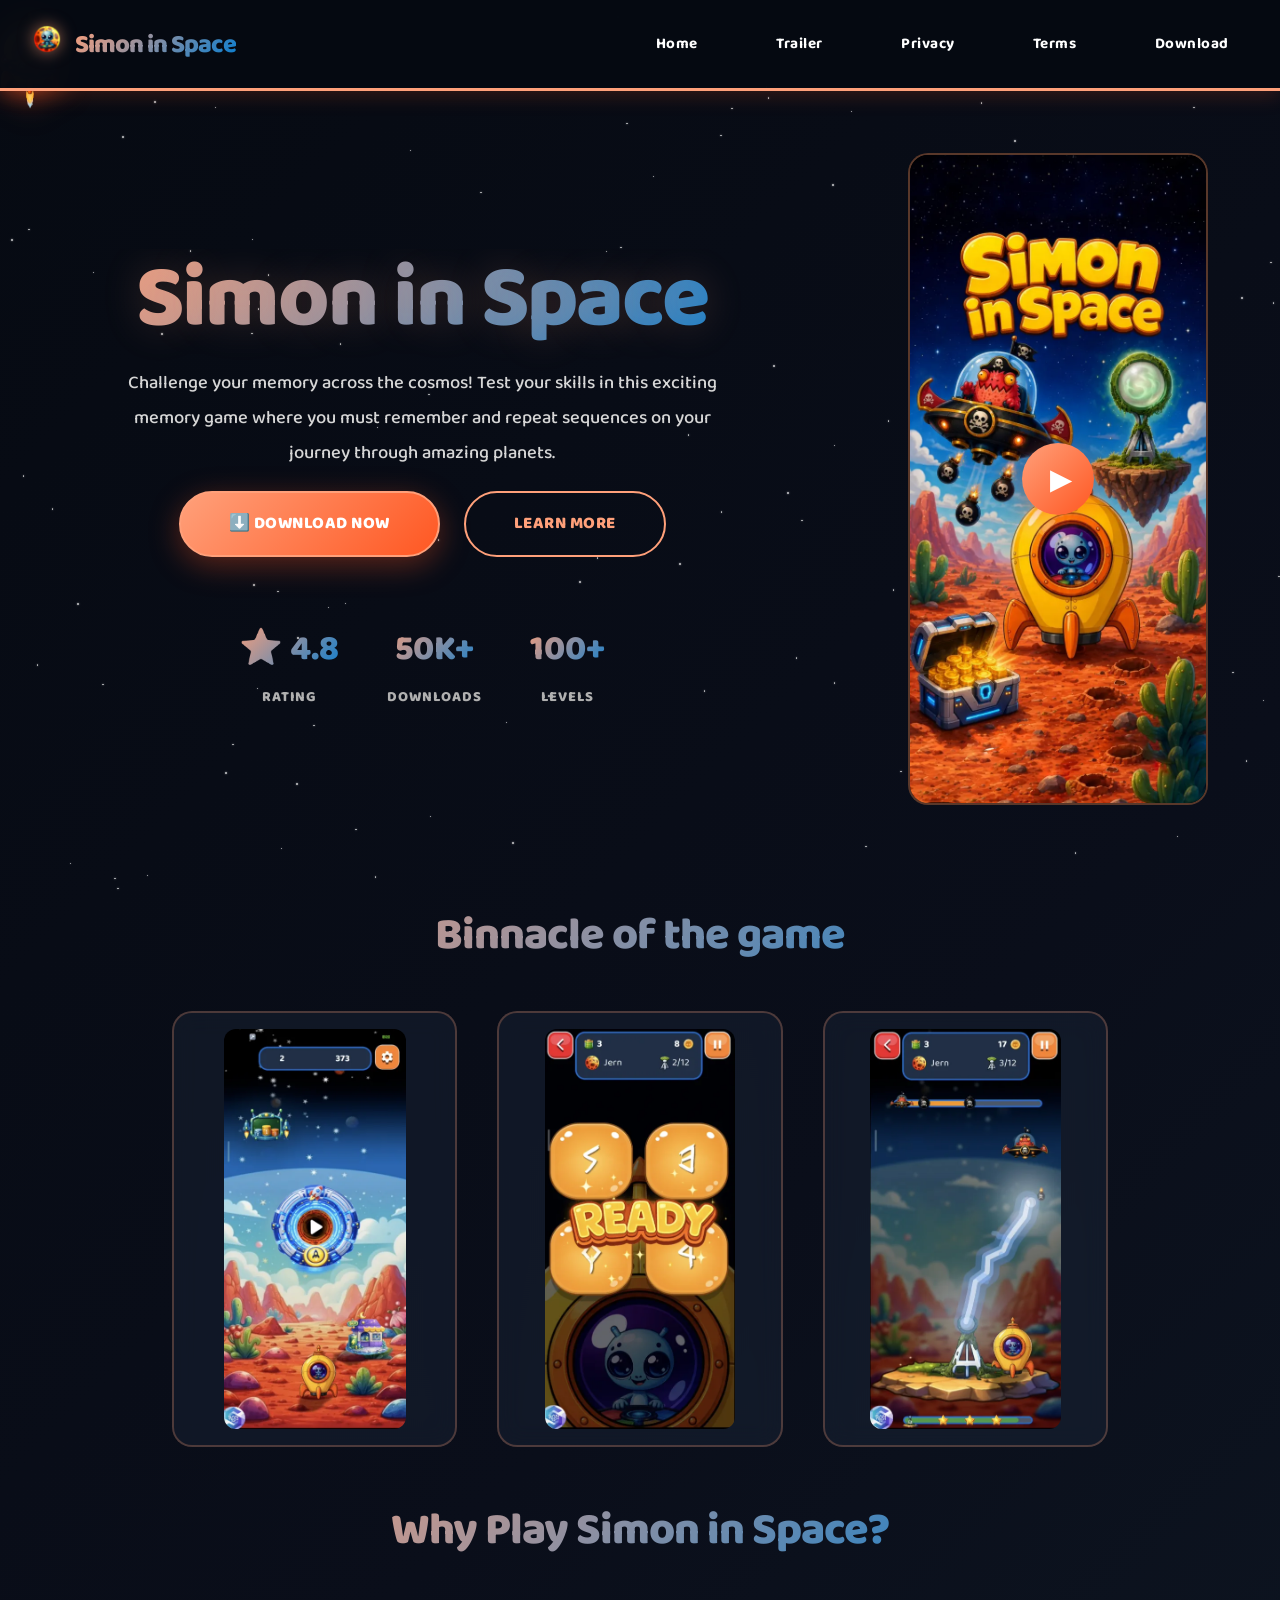
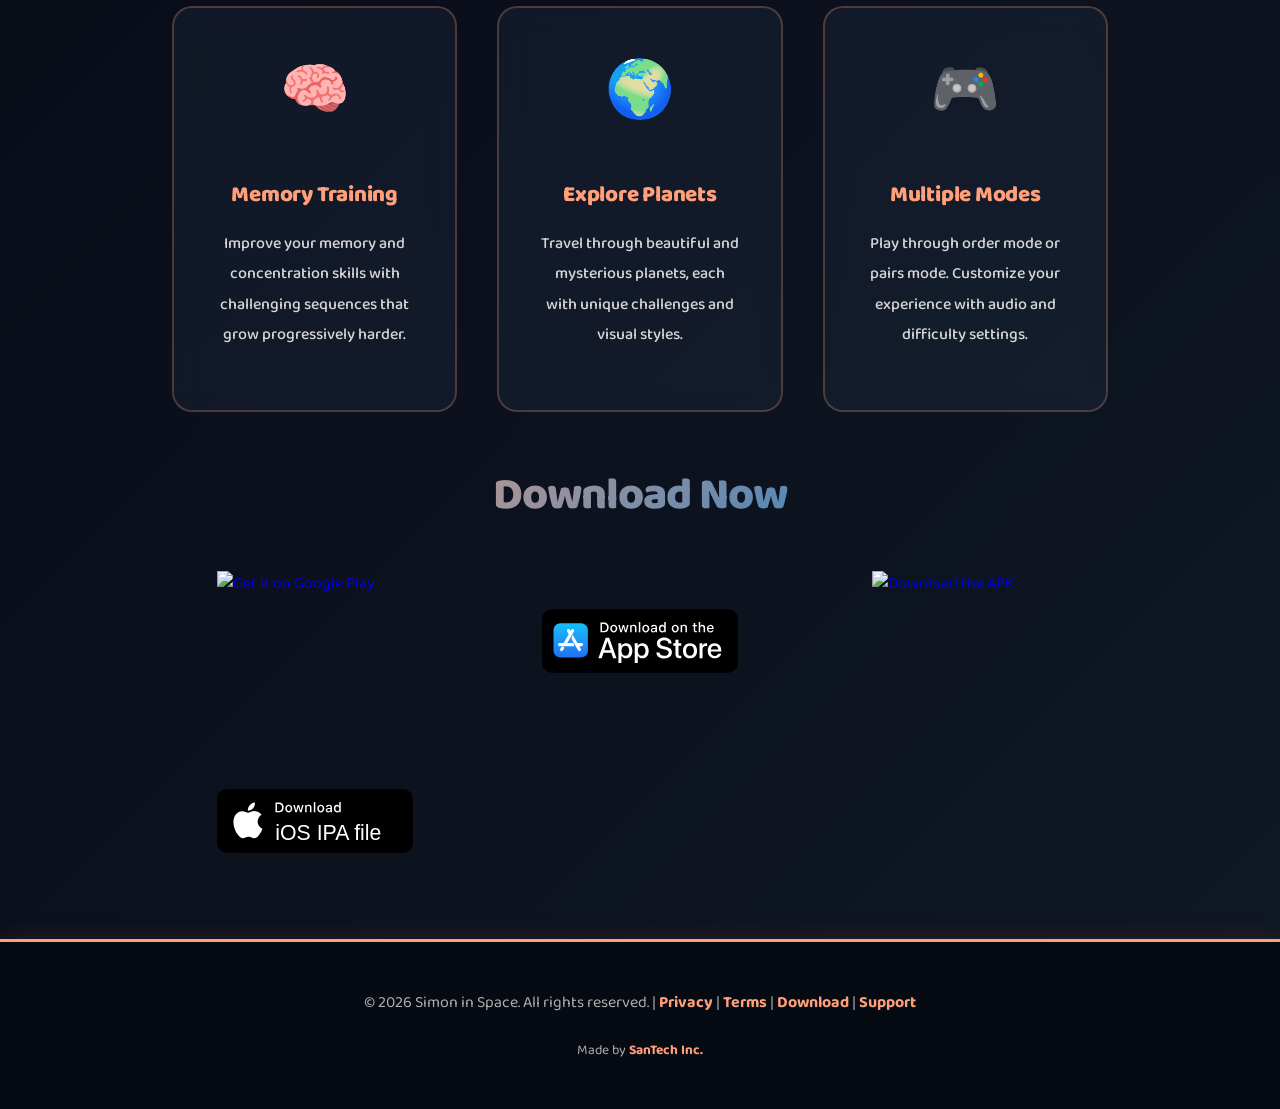
==== commit 835e1be9: "added apple link" ====
--- a/index.html
+++ b/index.html
@@ -216,11 +216,11 @@
                 rel="noopener" class="store-badge">
                 <img src="images/google.svg" alt="Get it on Google Play" width="196" height="140" loading="lazy">
             </a>
-            <span class="store-badge is-disabled" role="link" aria-disabled="true" title="Coming soon to the App Store">
-                <img src="images/apple.svg" alt="Download on the App Store (coming soon)" width="196" height="140"
-                    loading="lazy">
-                <span class="badge-note">Coming soon</span>
-            </span>
+
+            <a href="https://apps.apple.com/us/app/simon-in-space-game/id6815565060" target="_blank"
+                rel="noopener" class="store-badge">
+                <img src="images/apple.svg" alt="Get it on App Store" width="196" height="140" loading="lazy">
+            </a>
             <!-- apk-download-badge:start -->
             <a href="https://github.com/santech-inc/repo/releases/download/fdroid-repo/com.santech.simon_in_space_51.apk"
                 class="store-badge" title="Download the APK directly">
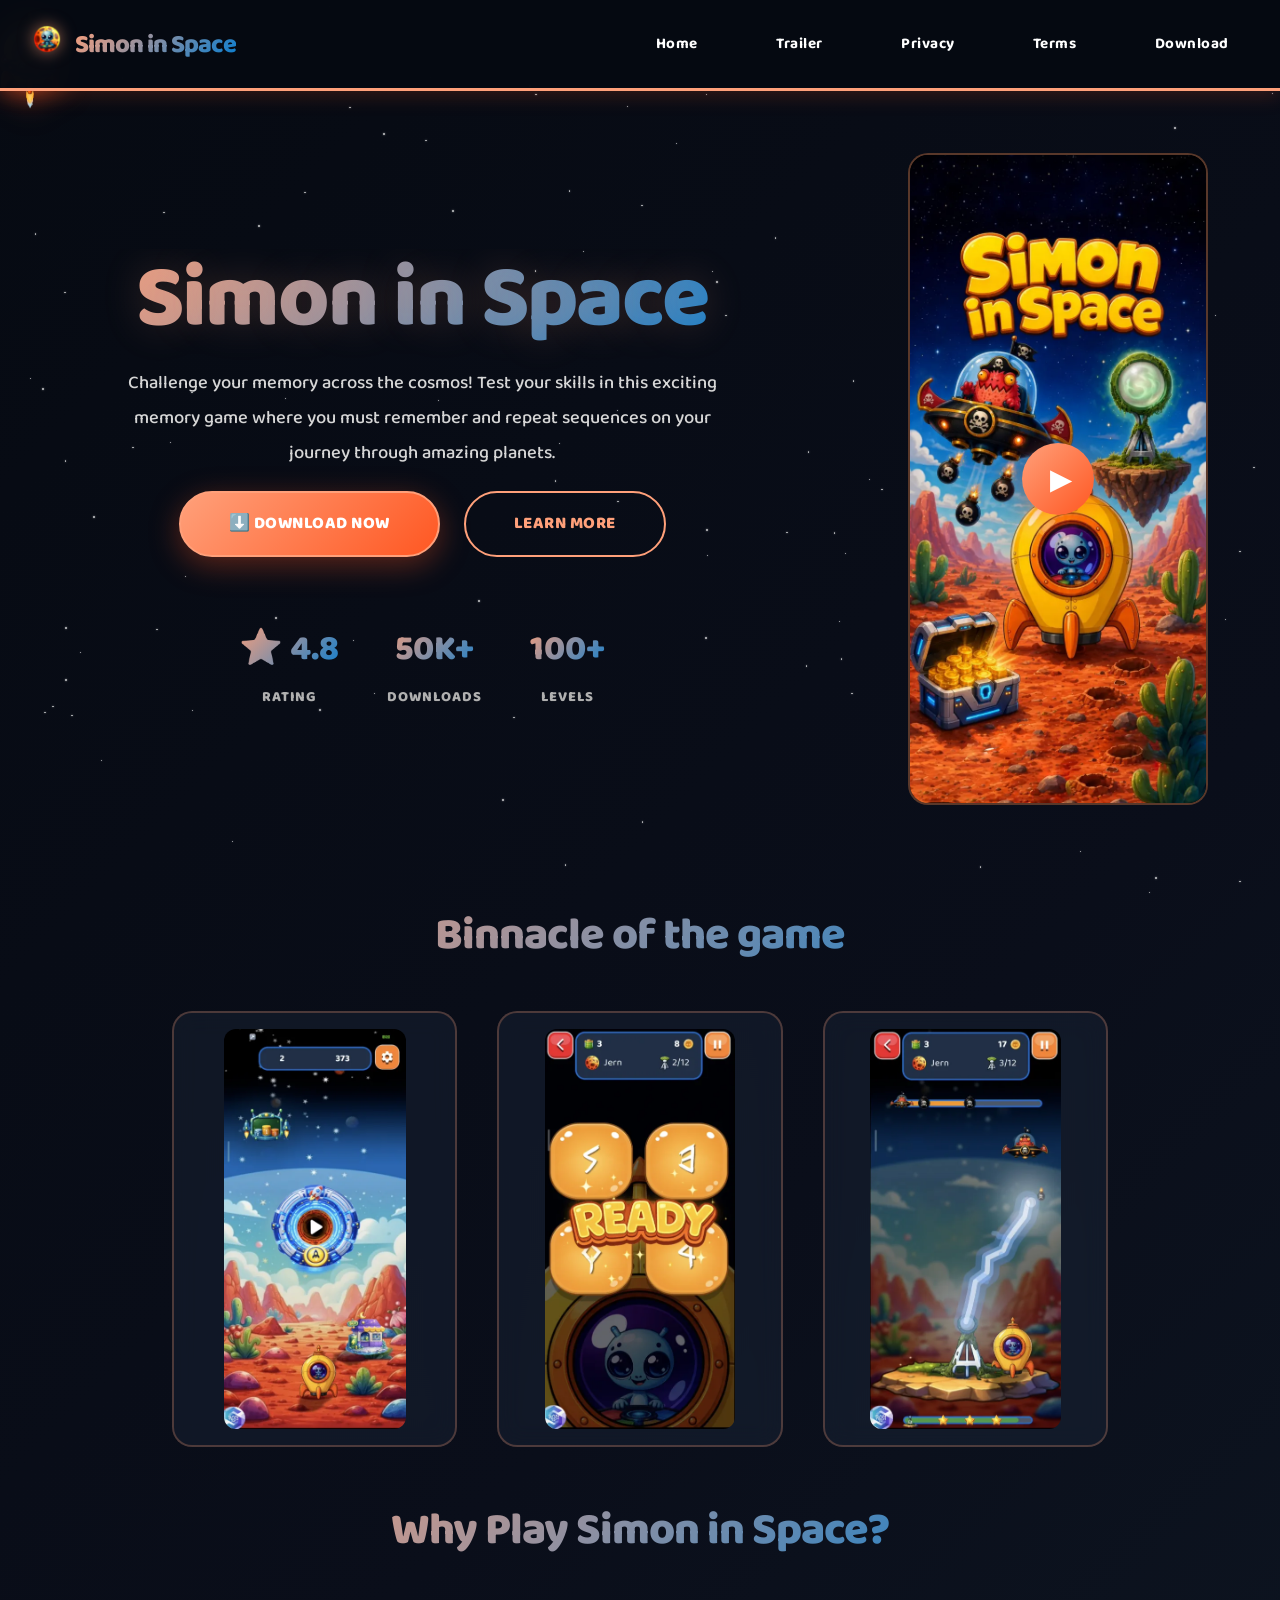
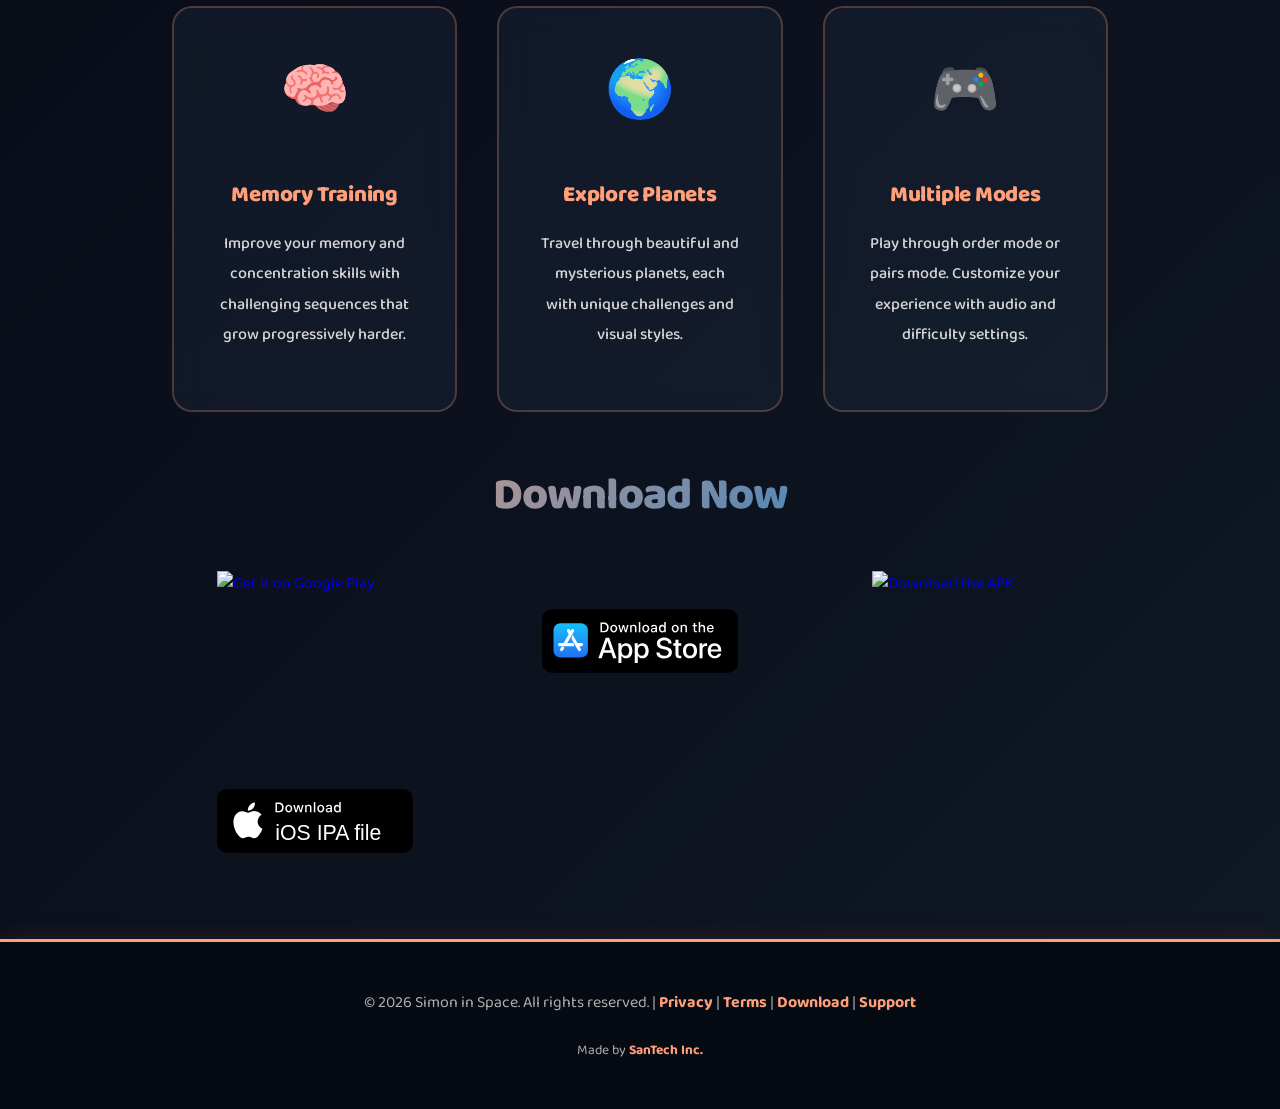
==== commit 57f99eb5: "Add platform-aware #download action and rename section anchor to #downloads" ====
--- a/index.html
+++ b/index.html
@@ -114,7 +114,7 @@
             <li><a href="#video" onclick="showSection('video')">Trailer</a></li>
             <li><a href="#privacy" onclick="showSection('privacy')">Privacy</a></li>
             <li><a href="#terms" onclick="showSection('terms')">Terms</a></li>
-            <li><a href="#download" onclick="showSection('download')">Download</a></li>
+            <li><a href="#downloads" onclick="showSection('downloads')">Download</a></li>
         </ul>
     </nav>
 
@@ -331,7 +331,7 @@
         <p>&copy; <span id="year">2026</span> Simon in Space. All rights reserved. |
             <a href="#privacy" onclick="showSection('privacy')">Privacy</a> |
             <a href="#terms" onclick="showSection('terms')">Terms</a> |
-            <a href="#download" onclick="showSection('download')">Download</a> |
+            <a href="#downloads" onclick="showSection('downloads')">Download</a> |
             <!-- TODO: confirm the final contact address before publishing -->
             <a href="mailto:support@simioninspace.com">Support</a>
         </p>
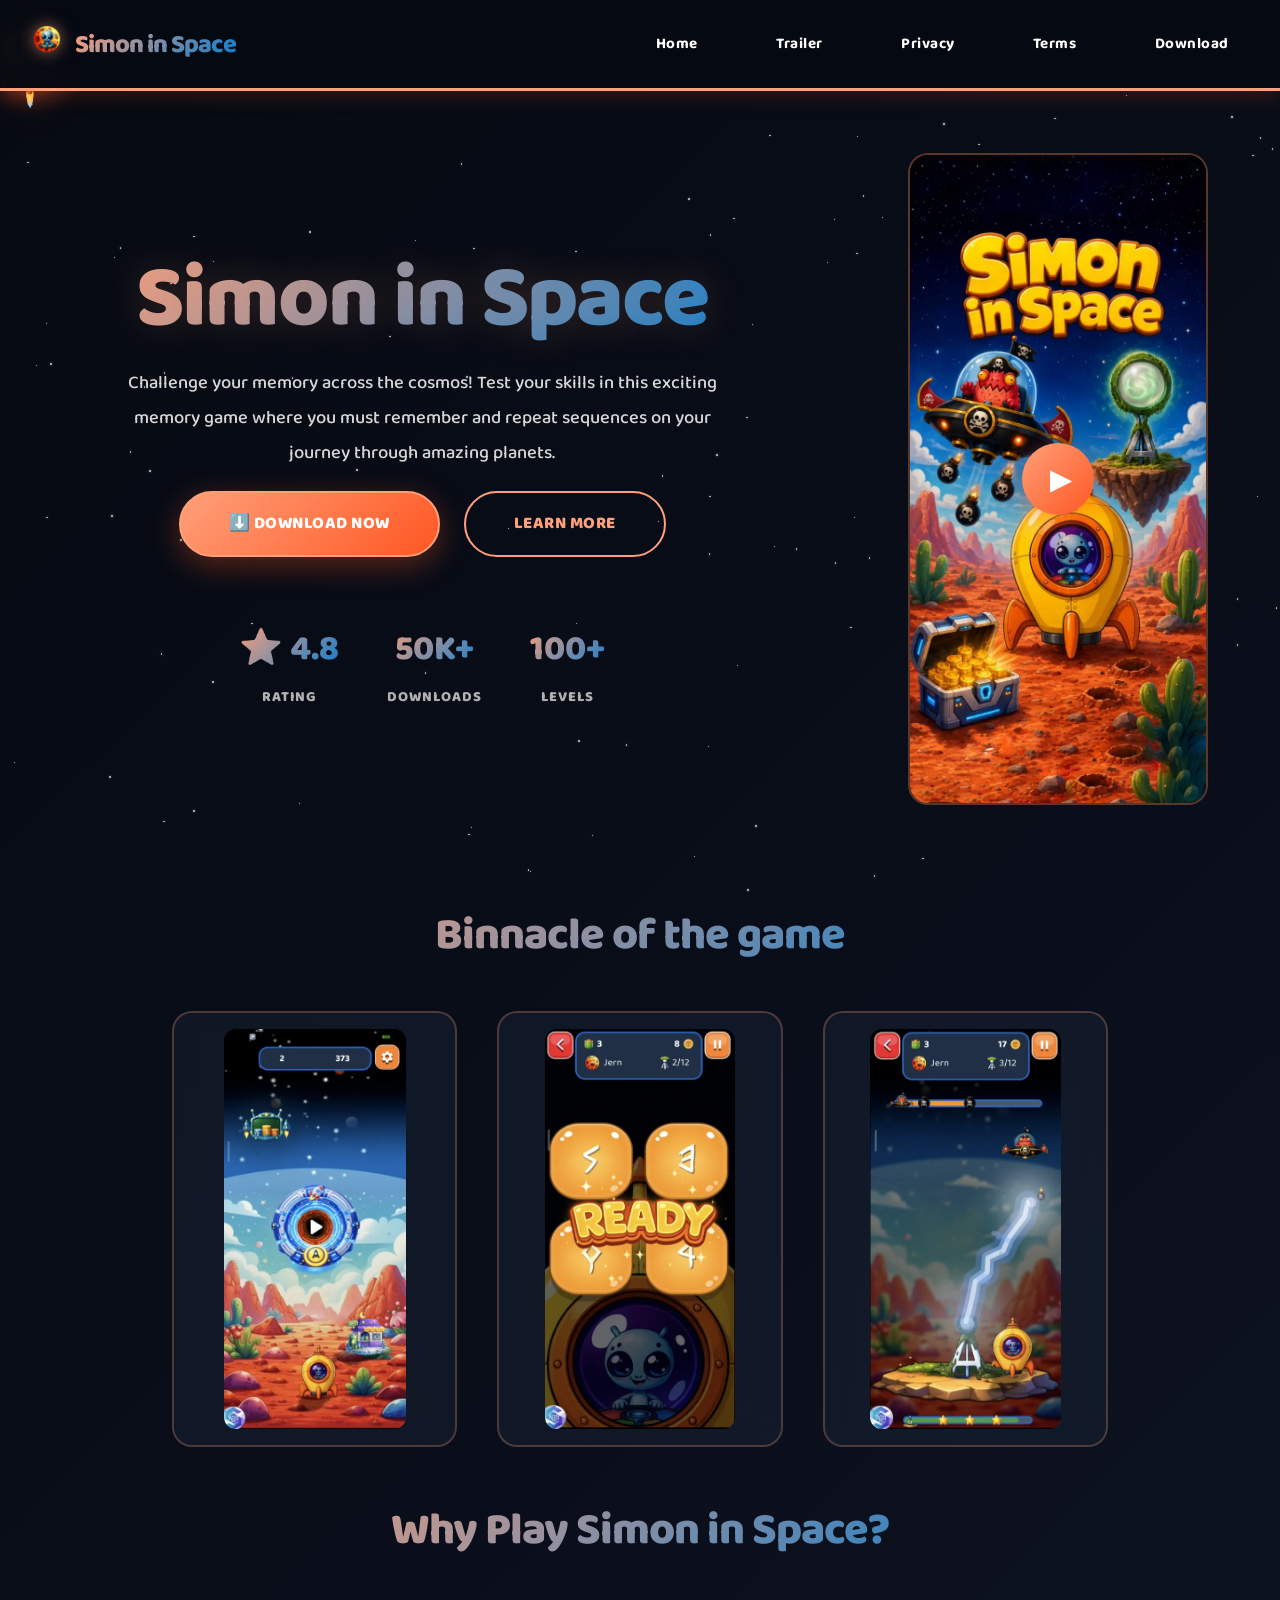
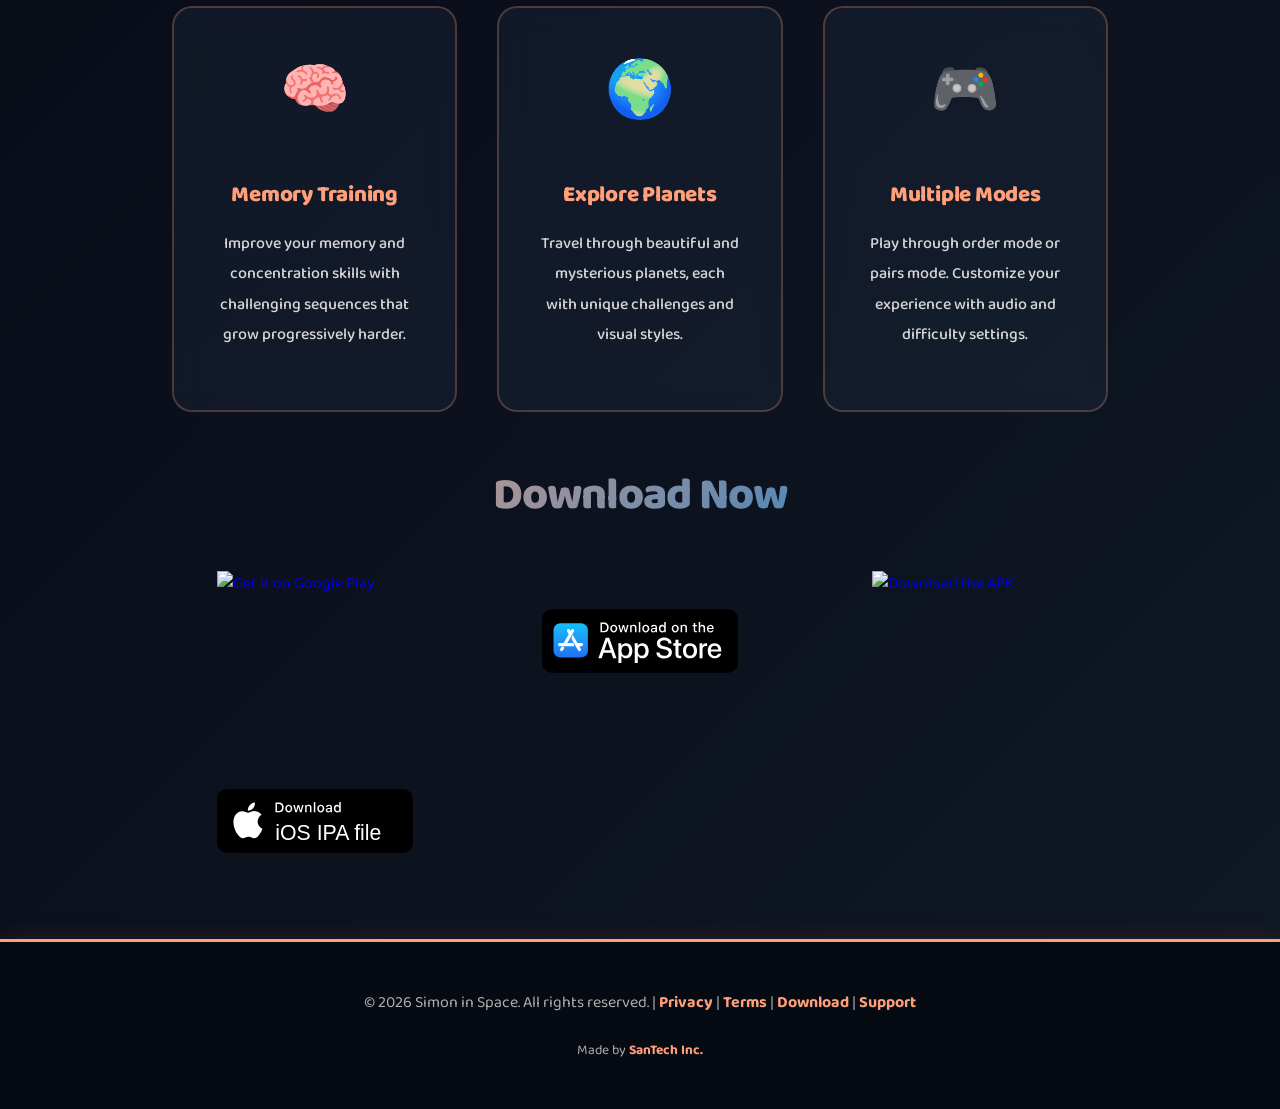
==== commit 8b70cf08: "update link apple" ====
--- a/index.html
+++ b/index.html
@@ -217,7 +217,7 @@
                 <img src="images/google.svg" alt="Get it on Google Play" width="196" height="140" loading="lazy">
             </a>
 
-            <a href="https://apps.apple.com/us/app/simon-in-space-game/id6815565060" target="_blank"
+            <a href="https://apps.apple.com/app/simon-in-space-game/id6815565060" target="_blank"
                 rel="noopener" class="store-badge">
                 <img src="images/apple.svg" alt="Get it on App Store" width="196" height="140" loading="lazy">
             </a>
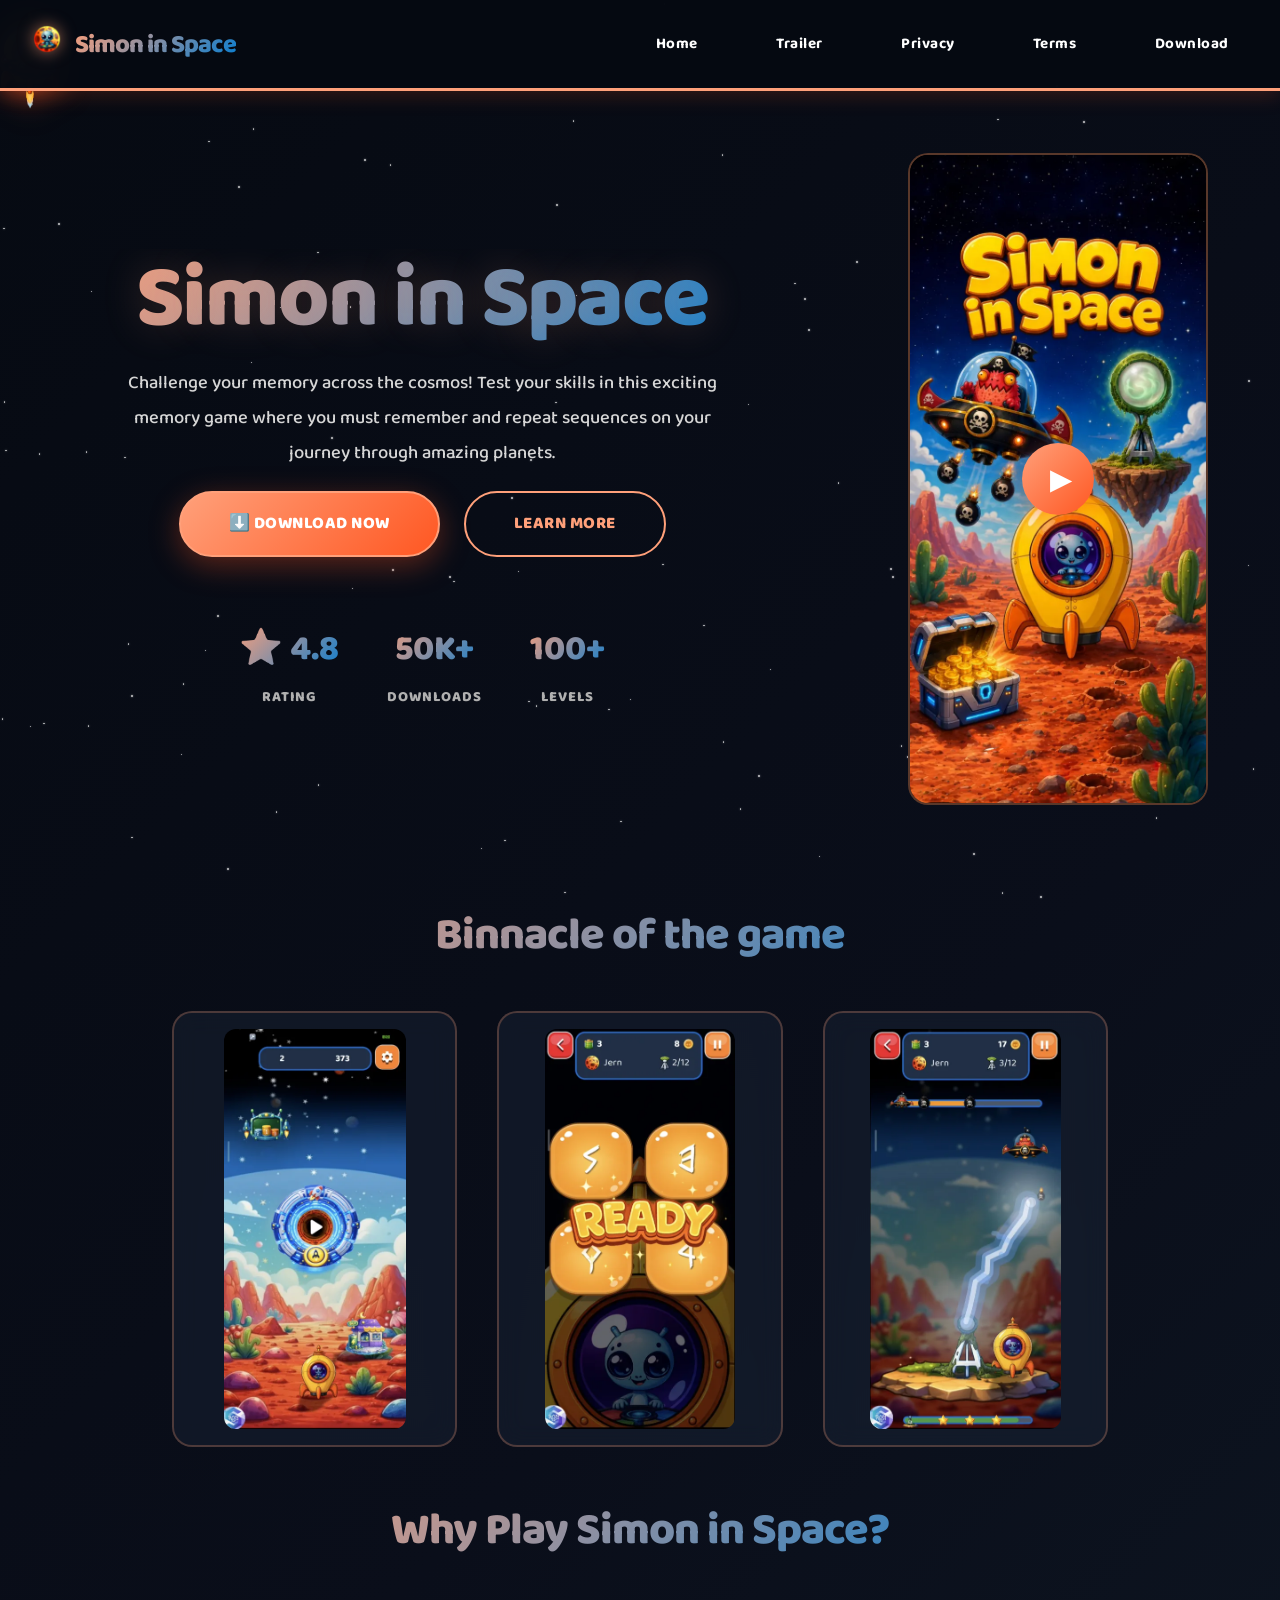
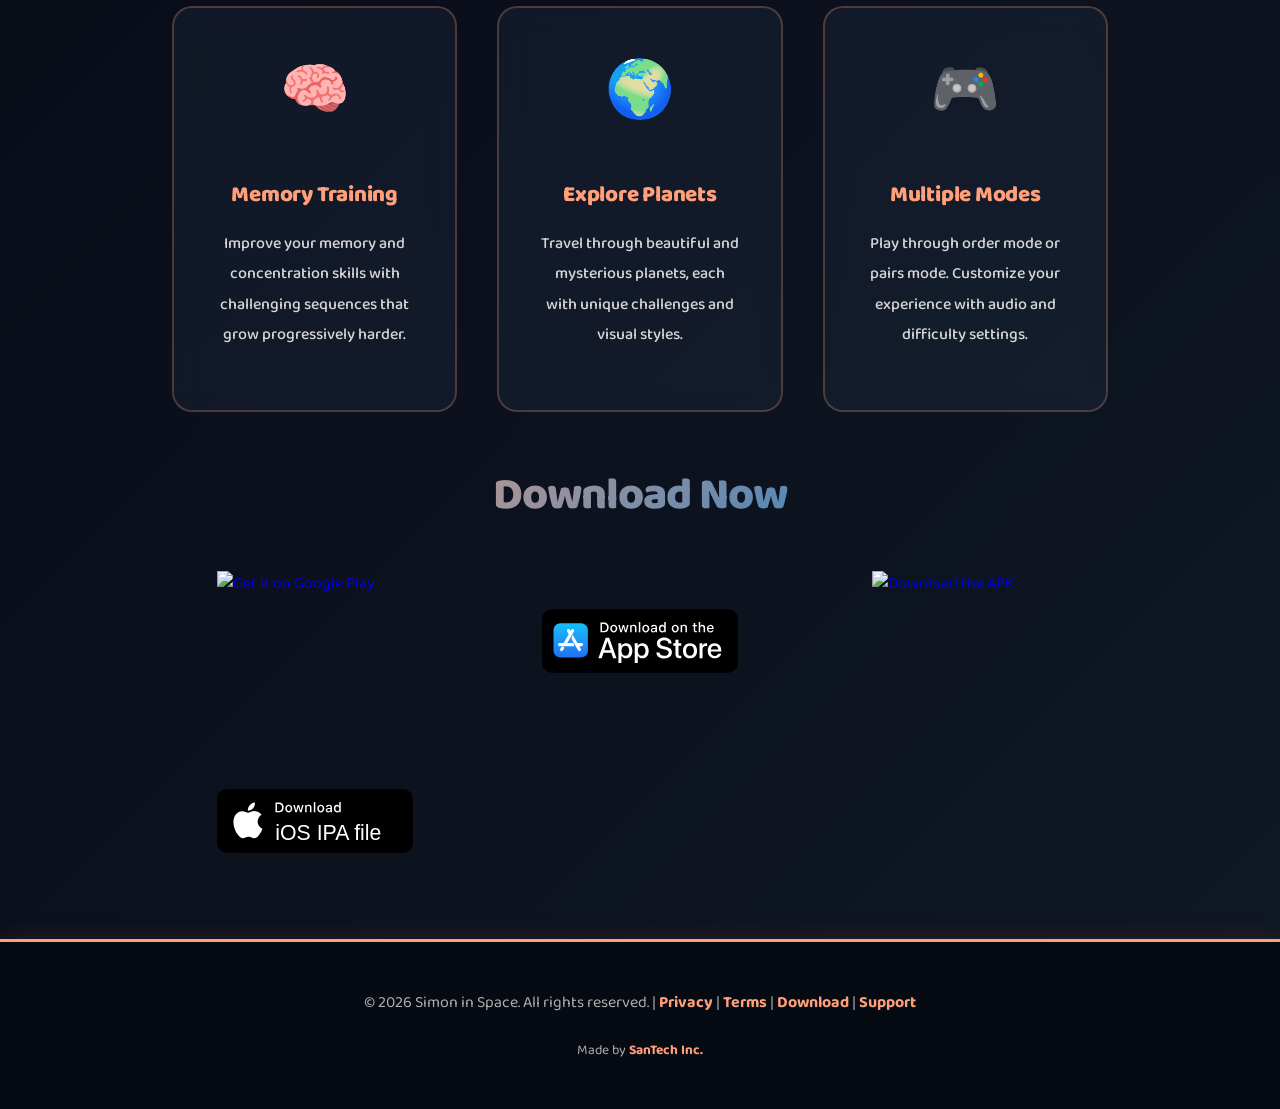
==== commit ed414899: "update ceo and text" ====
--- a/index.html
+++ b/index.html
@@ -6,9 +6,9 @@
     <meta charset="UTF-8">
     <meta name="viewport" content="width=device-width, initial-scale=1.0">
 
-    <title>Simon in Space — Space Memory Game for Android</title>
+    <title>Simon in Space — Space Memory Game</title>
     <meta name="description"
-        content="Simon in Space is a free space-themed memory game. Repeat growing light-and-sound sequences across colorful planets, with order and pairs modes. Play now on Android.">
+        content="Simon in Space is a free space-themed memory game. Repeat growing light-and-sound sequences across colorful planets, with order and pairs modes. Play now !!!.">
 
     <!-- TODO: replace with the final production domain when it is decided -->
     <link rel="canonical" href="https://simon-in-space-game.github.io/">
@@ -22,17 +22,17 @@
     <!-- Open Graph / Twitter -->
     <meta property="og:type" content="website">
     <meta property="og:site_name" content="Simon in Space">
-    <meta property="og:title" content="Simon in Space — Space Memory Game for Android">
+    <meta property="og:title" content="Simon in Space — Space Memory Game ">
     <meta property="og:description"
-        content="Repeat growing light-and-sound sequences across colorful planets. Free memory game for Android, with order and pairs modes.">
+        content="Repeat growing light-and-sound sequences across colorful planets. Free memory game, with order and pairs modes.">
     <meta property="og:url" content="https://simon-in-space-game.github.io/">
     <meta property="og:image" content="https://simon-in-space-game.github.io/images/og-image.jpg">
     <meta property="og:image:width" content="1200">
     <meta property="og:image:height" content="630">
     <meta name="twitter:card" content="summary_large_image">
-    <meta name="twitter:title" content="Simon in Space — Space Memory Game for Android">
+    <meta name="twitter:title" content="Simon in Space — Space Memory Game">
     <meta name="twitter:description"
-        content="Repeat growing light-and-sound sequences across colorful planets. Free memory game for Android.">
+        content="Repeat growing light-and-sound sequences across colorful planets. Free memory game.">
     <meta name="twitter:image" content="https://simon-in-space-game.github.io/images/og-image.jpg">
 
     <!-- Fonts -->
@@ -44,26 +44,29 @@
     <link rel="stylesheet" href="style.css">
 
     <script type="application/ld+json">
-    {
-      "@context": "https://schema.org",
-      "@type": "SoftwareApplication",
-      "name": "Simon in Space",
-      "operatingSystem": "Android",
-      "applicationCategory": "GameApplication",
-      "description": "A space-themed Simon memory game. Repeat growing light-and-sound sequences across colorful planets, with order and pairs modes.",
-      "url": "https://simon-in-space-game.github.io/",
-      "image": "https://simon-in-space-game.github.io/images/og-image.jpg",
-      "installUrl": "https://play.google.com/store/apps/details?id=com.santech.simon_in_space",
-      "offers": {
-        "@type": "Offer",
-        "price": "0",
-        "priceCurrency": "USD"
-      },
-      "author": {
-        "@type": "Organization",
-        "name": "SanTech Inc.",
-        "url": "https://santech-inc.github.io/"
-      }
+    {   
+        "@context": "https://schema.org",
+        "@type": "SoftwareApplication",
+        "name": "Simon in Space",
+        "operatingSystem": "Android, iOS",
+        "applicationCategory": "GameApplication",
+        "description": "A space-themed Simon memory game. Repeat growing light-and-sound sequences across colorful planets, with order and pairs modes.",
+        "url": "https://simon-in-space-game.github.io/",
+        "image": "https://simon-in-space-game.github.io/images/og-image.jpg",
+        "offers": {
+            "@type": "Offer",
+            "price": "0",
+            "priceCurrency": "USD"
+        },
+        "downloadUrl": [
+            "https://play.google.com/store/apps/details?id=com.santech.simon_in_space",
+            "https://apps.apple.com/app/simon-in-space-game/id6815565060"
+        ],
+        "author": {
+            "@type": "Organization",
+            "name": "SanTech Inc.",
+            "url": "https://santech-inc.github.io/"
+        }
     }
     </script>
 </head>
@@ -121,47 +124,47 @@
     <!-- Hero + Trailer row (side by side on desktop, stacked on mobile) -->
     <div class="hero-row">
 
-    <!-- Hero Section -->
-    <section class="hero content-section active" id="home-section">
-        <div class="hero-content">
-            <h1>Simon in Space</h1>
-            <p>Challenge your memory across the cosmos! Test your skills in this exciting memory game where you must
-                remember and repeat sequences on your journey through amazing planets.</p>
-
-            <div class="cta-buttons">
-                <button class="btn btn-primary" onclick="downloadApp()">⬇️ Download Now</button>
-                <button class="btn btn-secondary" onclick="learnMore()">Learn More</button>
-            </div>
-
-            <div class="stats-container">
-                <div class="stat">
-                    <div class="stat-number">⭐ 4.8</div>
-                    <div class="stat-label">RATING</div>
+        <!-- Hero Section -->
+        <section class="hero content-section active" id="home-section">
+            <div class="hero-content">
+                <h1>Simon in Space</h1>
+                <p>Challenge your memory across the cosmos! Test your skills in this exciting memory game where you must
+                    remember and repeat sequences on your journey through amazing planets.</p>
+
+                <div class="cta-buttons">
+                    <button class="btn btn-primary" onclick="downloadApp()">⬇️ Download Now</button>
+                    <button class="btn btn-secondary" onclick="learnMore()">Learn More</button>
                 </div>
-                <div class="stat">
-                    <div class="stat-number">50K+</div>
-                    <div class="stat-label">DOWNLOADS</div>
+
+                <div class="stats-container">
+                    <div class="stat">
+                        <div class="stat-number">⭐ 4.8</div>
+                        <div class="stat-label">RATING</div>
+                    </div>
+                    <div class="stat">
+                        <div class="stat-number">50K+</div>
+                        <div class="stat-label">DOWNLOADS</div>
+                    </div>
+                    <div class="stat">
+                        <div class="stat-number">100+</div>
+                        <div class="stat-label">LEVELS</div>
+                    </div>
                 </div>
-                <div class="stat">
-                    <div class="stat-number">100+</div>
-                    <div class="stat-label">LEVELS</div>
-                </div>
-            </div>
-        </div>
-    </section>
-
-    <!-- Trailer Section -->
-    <section class="features content-section" id="video-section">
-        <h2>Watch the Trailer</h2>
-        <div class="video-wrap">
-            <button type="button" class="video-facade" id="videoFacade"
-                data-video="-rY9uKEhSjA" aria-label="Play the Simon in Space trailer">
-                <img src="images/video-thumb.webp" alt="Simon in Space trailer" width="640" height="1392"
-                    loading="lazy">
-                <span class="video-play" aria-hidden="true">▶</span>
-            </button>
-        </div>
-    </section>
+            </div>
+        </section>
+
+        <!-- Trailer Section -->
+        <section class="features content-section" id="video-section">
+            <h2>Watch the Trailer</h2>
+            <div class="video-wrap">
+                <button type="button" class="video-facade" id="videoFacade" data-video="-rY9uKEhSjA"
+                    aria-label="Play the Simon in Space trailer">
+                    <img src="images/video-thumb.webp" alt="Simon in Space trailer" width="640" height="1392"
+                        loading="lazy">
+                    <span class="video-play" aria-hidden="true">▶</span>
+                </button>
+            </div>
+        </section>
 
     </div><!-- /.hero-row -->
 
@@ -174,12 +177,12 @@
                     width="410" height="900" loading="lazy">
             </div>
             <div class="cap-card">
-                <img src="images/cap2.webp" alt="Simon in Space level select screen with planets to explore"
-                    width="427" height="900" loading="lazy">
+                <img src="images/cap2.webp" alt="Simon in Space level select screen with planets to explore" width="427"
+                    height="900" loading="lazy">
             </div>
             <div class="cap-card">
-                <img src="images/cap3.webp" alt="Simon in Space pairs mode with matching symbols"
-                    width="429" height="900" loading="lazy">
+                <img src="images/cap3.webp" alt="Simon in Space pairs mode with matching symbols" width="429"
+                    height="900" loading="lazy">
             </div>
         </div>
     </section>
@@ -217,8 +220,8 @@
                 <img src="images/google.svg" alt="Get it on Google Play" width="196" height="140" loading="lazy">
             </a>
 
-            <a href="https://apps.apple.com/app/simon-in-space-game/id6815565060" target="_blank"
-                rel="noopener" class="store-badge">
+            <a href="https://apps.apple.com/app/simon-in-space-game/id6815565060" target="_blank" rel="noopener"
+                class="store-badge">
                 <img src="images/apple.svg" alt="Get it on App Store" width="196" height="140" loading="lazy">
             </a>
             <!-- apk-download-badge:start -->
@@ -282,7 +285,8 @@
         <h3>6. Contact Us</h3>
         <!-- TODO: confirm the final contact address before publishing -->
         <p>If you have questions about this Privacy Policy, please contact us at:
-            <strong>privacy@simioninspace.com</strong></p>
+            <strong>privacy@simioninspace.com</strong>
+        </p>
 
         <p class="last-updated"><em>Last Updated: September 2026</em></p>
     </section>
@@ -321,7 +325,8 @@
         <h3>8. Contact Information</h3>
         <!-- TODO: confirm the final contact address before publishing -->
         <p>If you have questions about these Terms of Use, please contact us at:
-            <strong>support@simioninspace.com</strong></p>
+            <strong>support@simioninspace.com</strong>
+        </p>
 
         <p class="last-updated"><em>Last Updated: September 2026</em></p>
     </section>
@@ -343,4 +348,4 @@
     <script src="scripts.js"></script>
 </body>
 
-</html>
+</html>
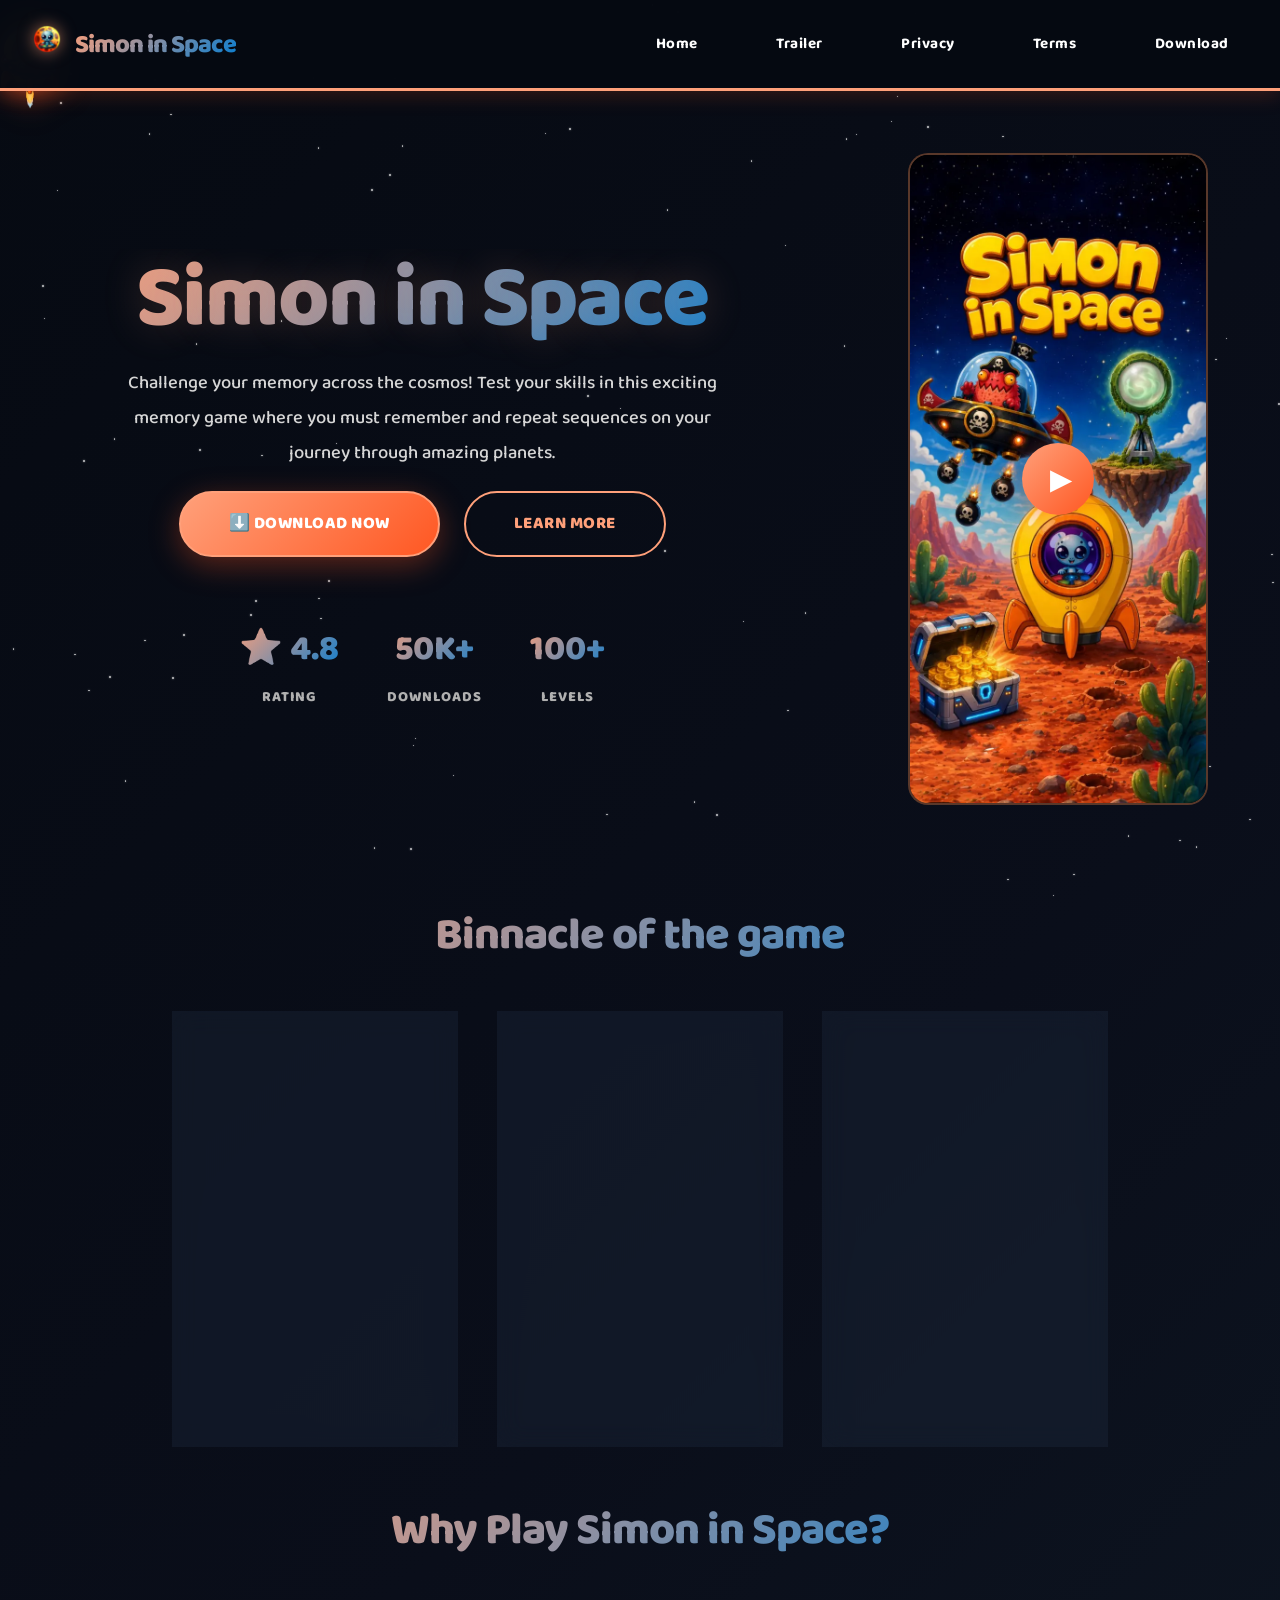
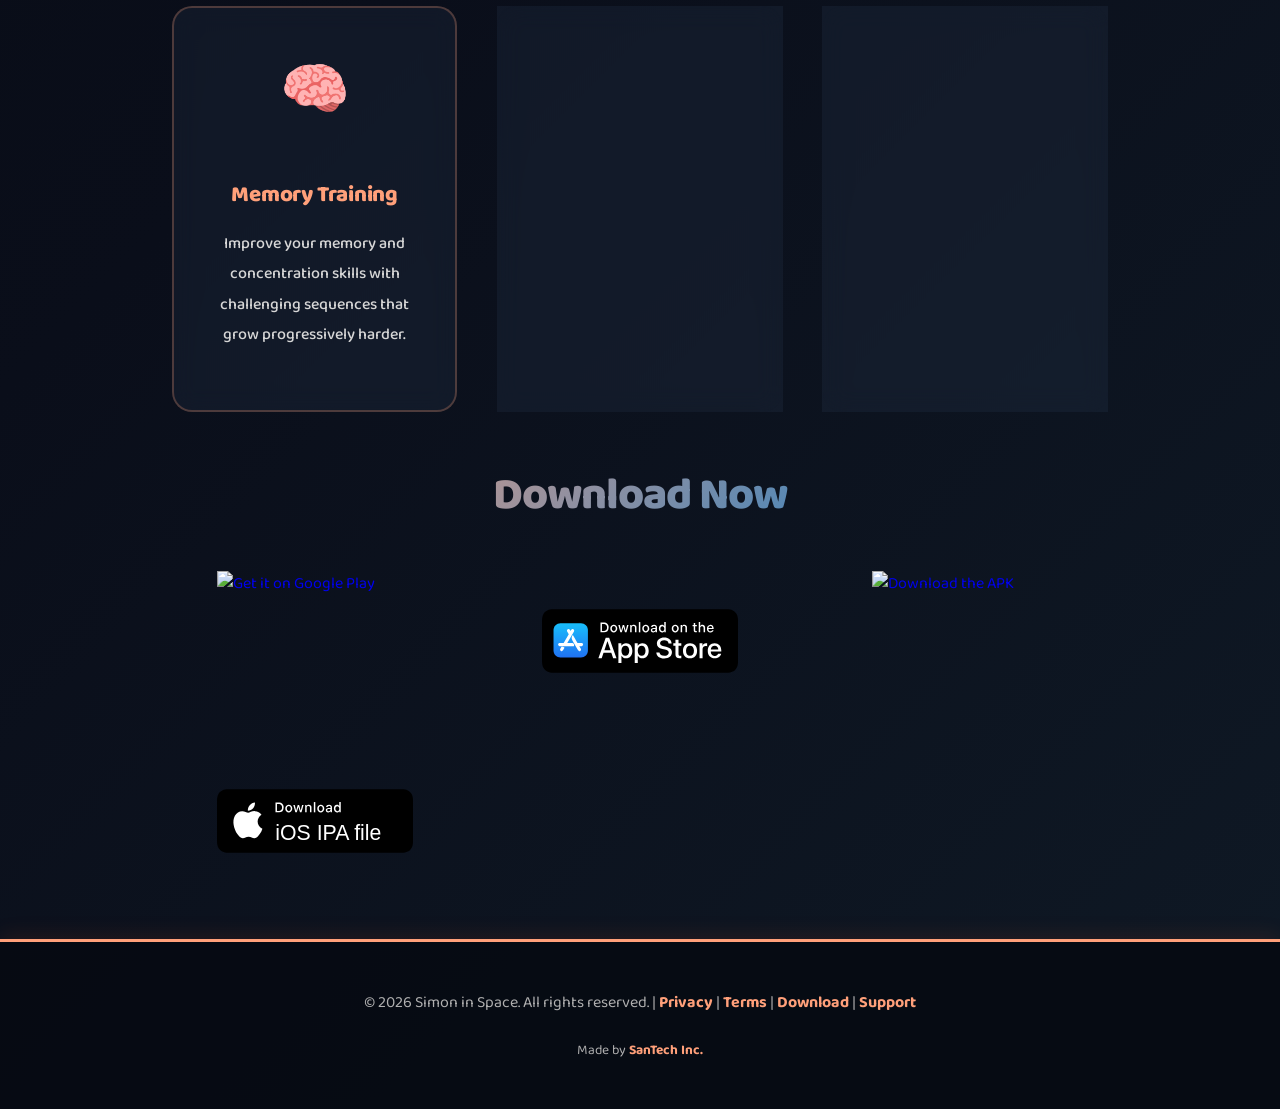
==== commit f5bf8d8e: "AEO" ====
--- a/index.html
+++ b/index.html
@@ -62,6 +62,10 @@
             "https://play.google.com/store/apps/details?id=com.santech.simon_in_space",
             "https://apps.apple.com/app/simon-in-space-game/id6815565060"
         ],
+        "sameAs": [
+            "https://play.google.com/store/apps/details?id=com.santech.simon_in_space",
+            "https://apps.apple.com/app/simon-in-space-game/id6815565060"
+        ],
         "author": {
             "@type": "Organization",
             "name": "SanTech Inc.",
